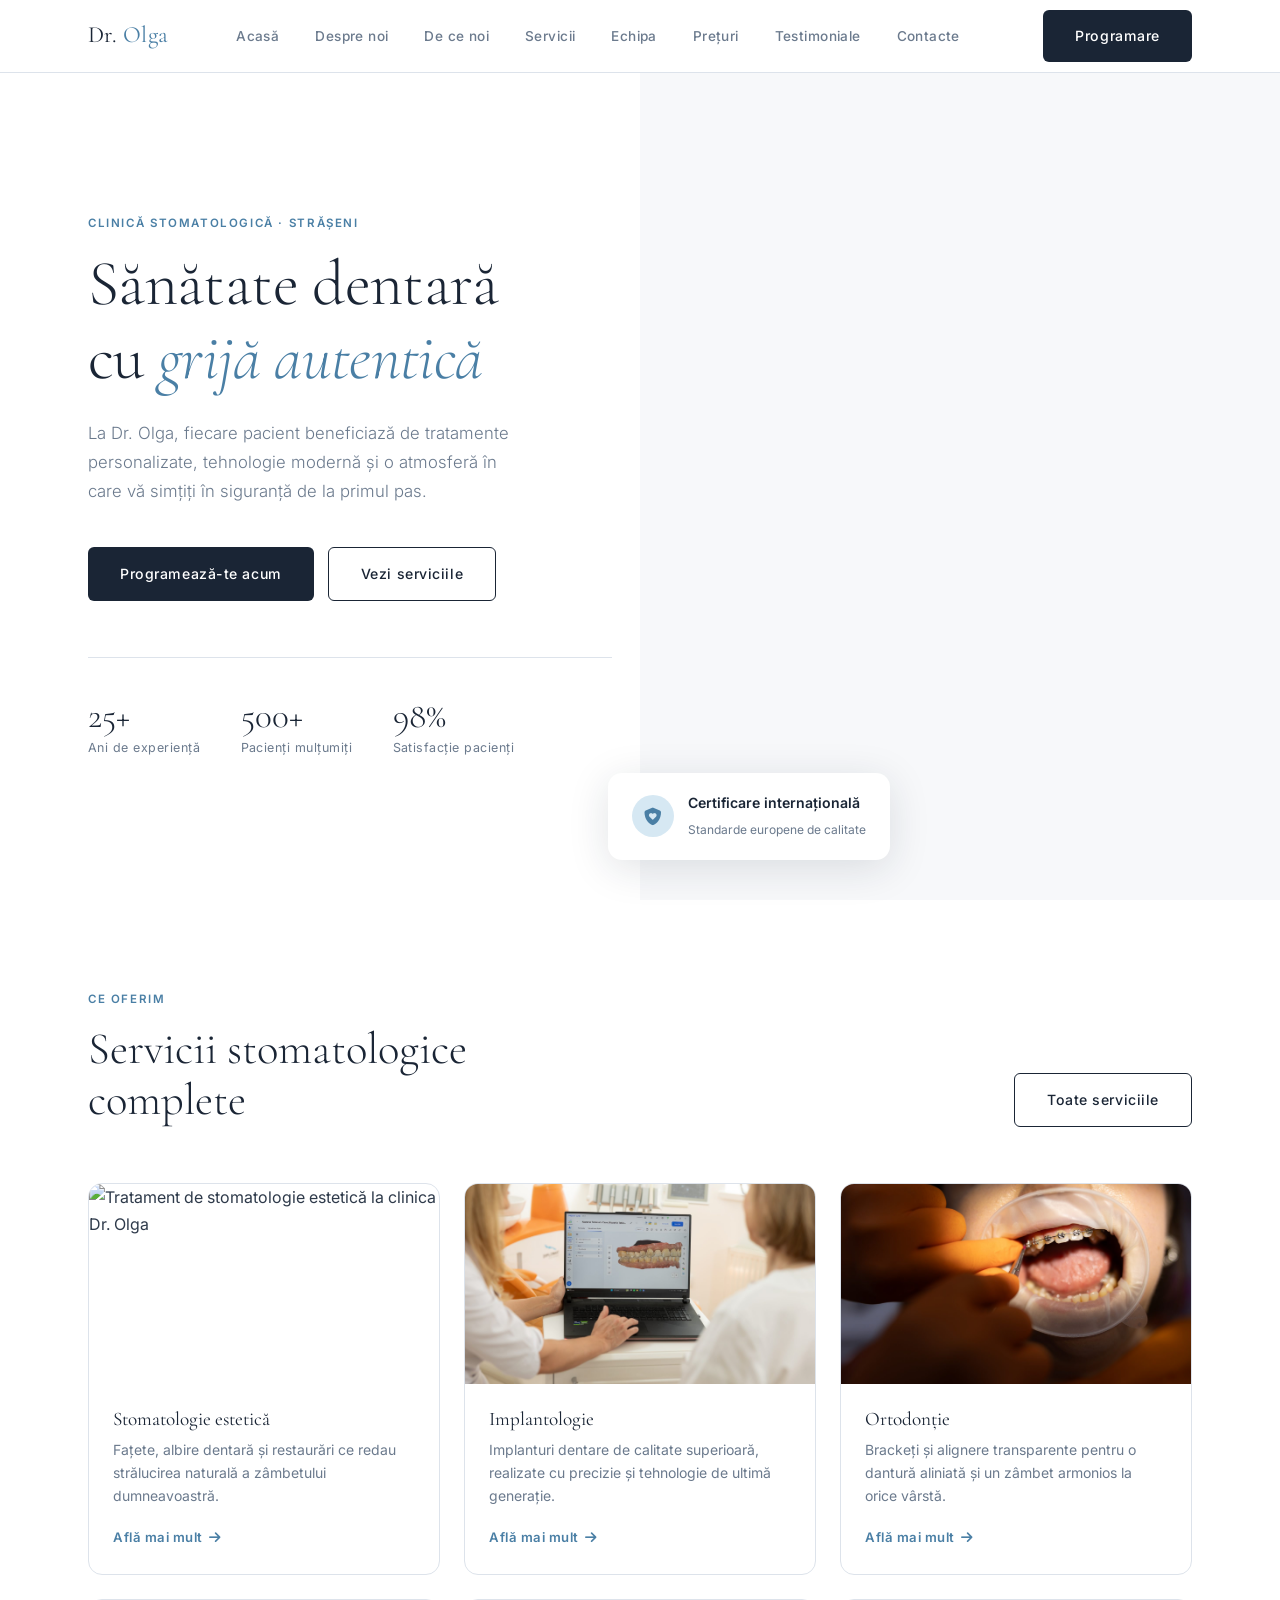
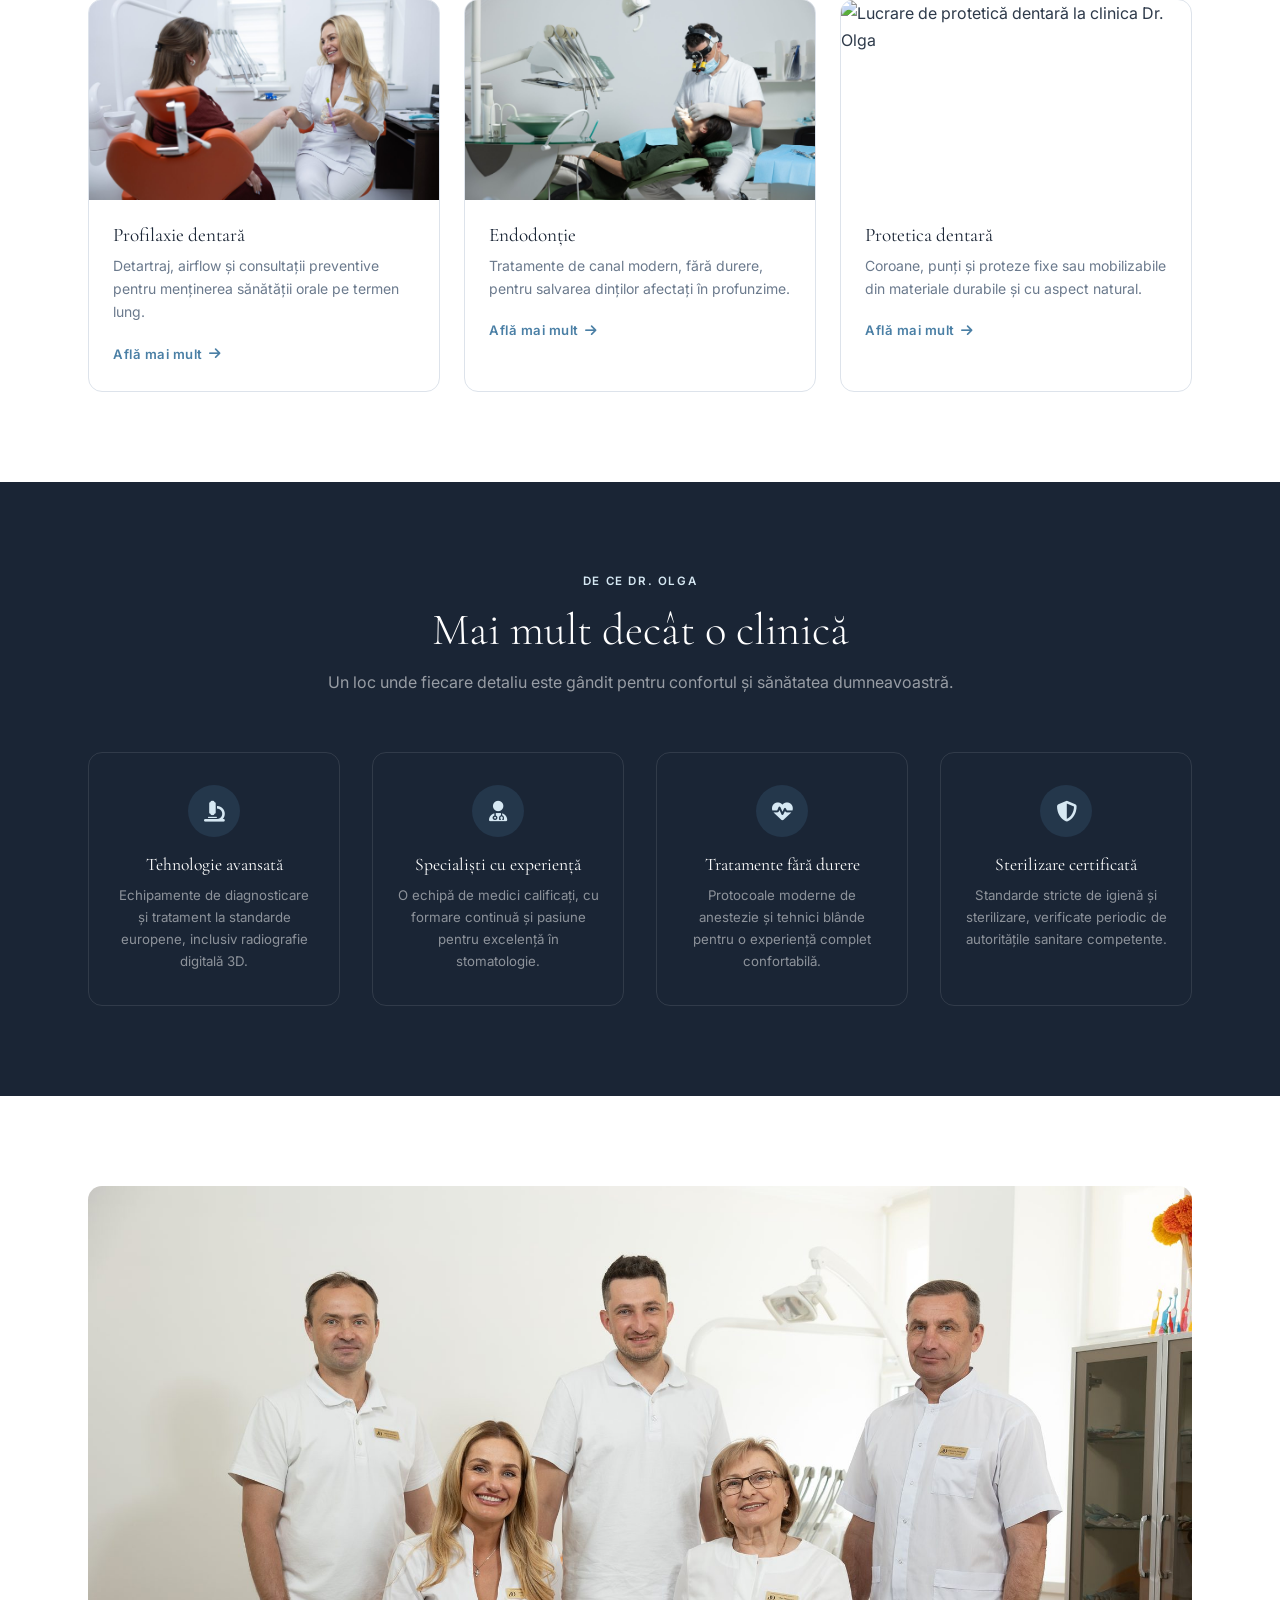
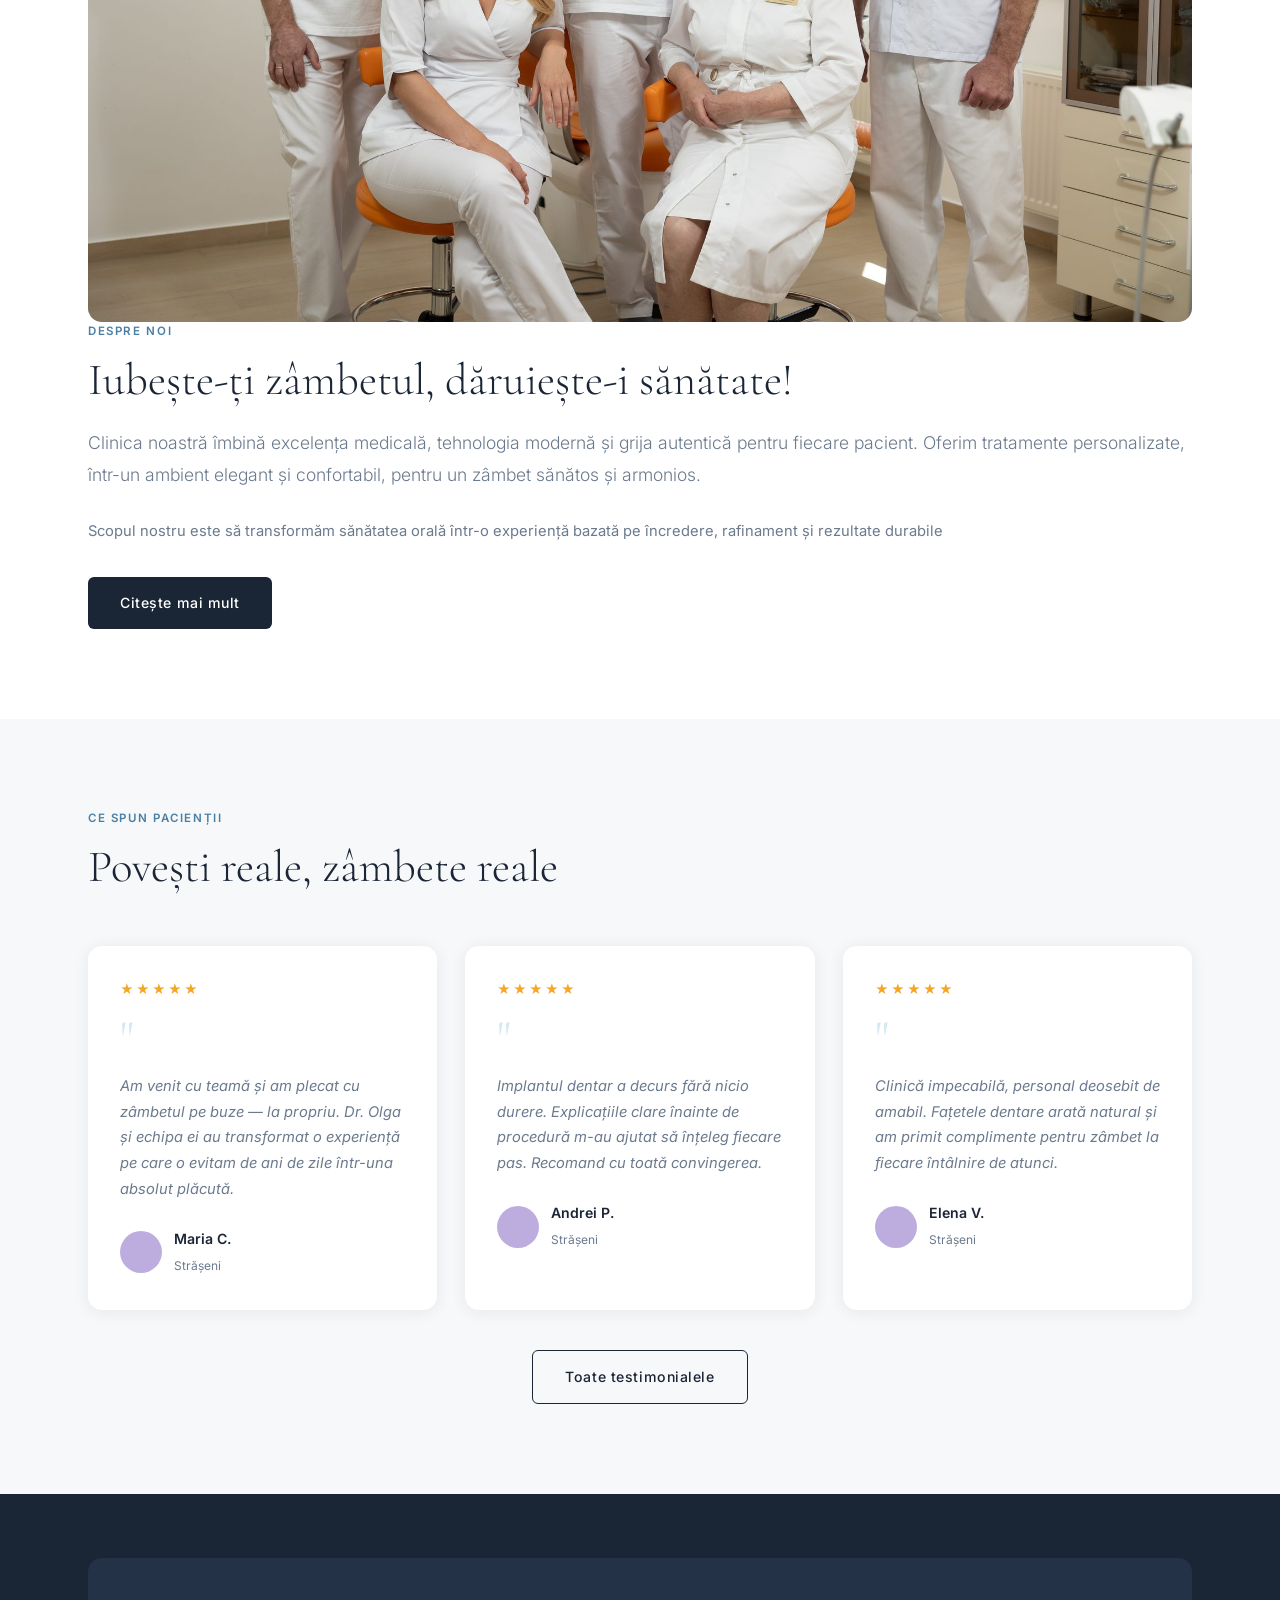
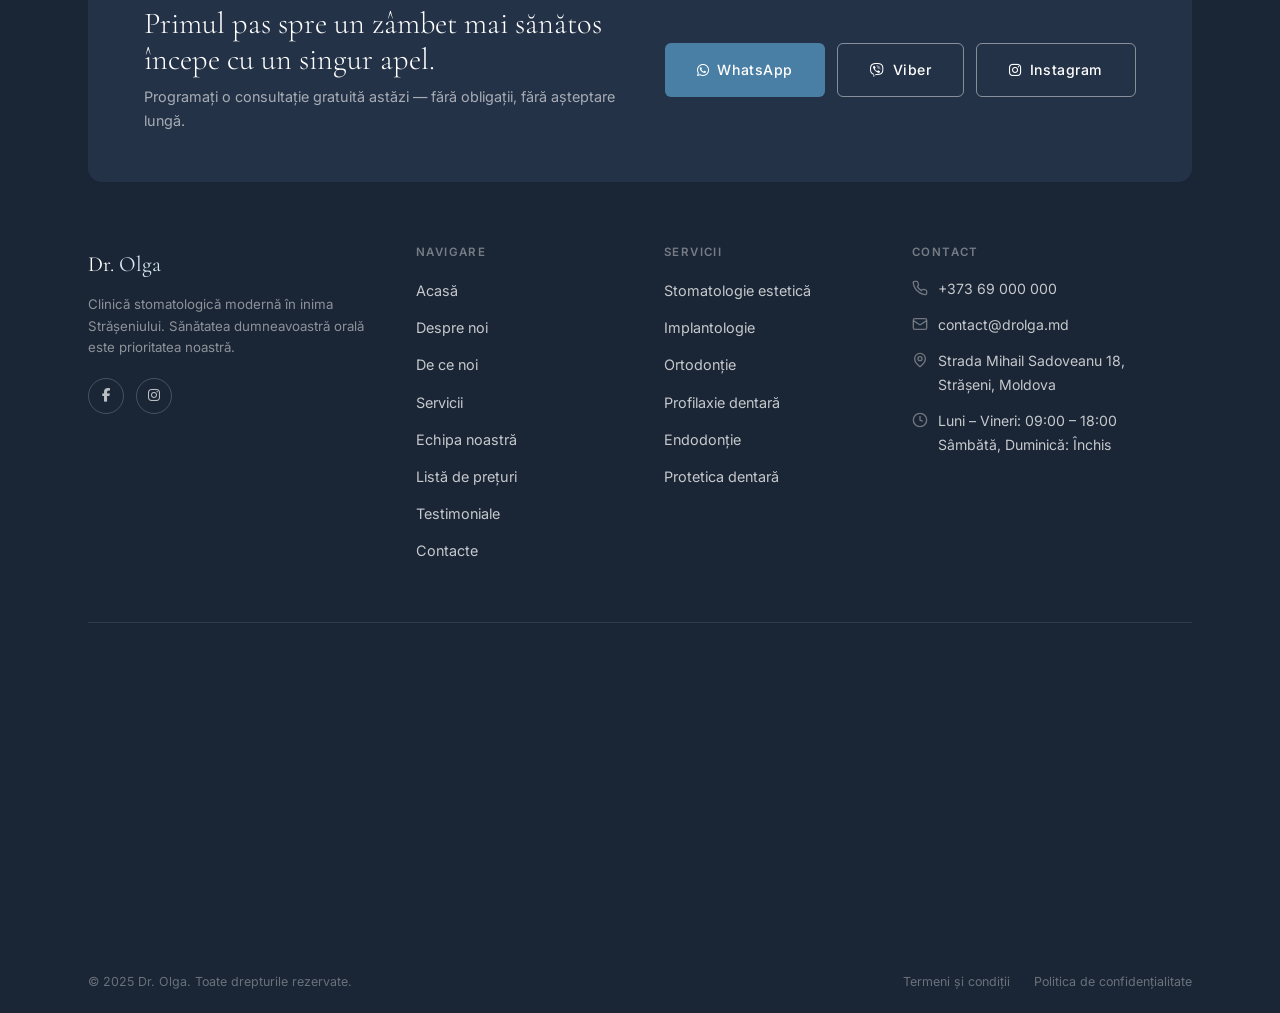
==== index.html @ b620836a "added HTML tag for google search console" ====
<!DOCTYPE html>
<html lang="ro">
<head>

<meta name="google-site-verification" content="N0J7FhkZAKyv0cvyiAzaIV6oB8S6At9wRWUsDdjs92E" />

  <meta charset="UTF-8" />
  <meta name="viewport" content="width=device-width, initial-scale=1.0" />
  <title>Dr. Olga — Clinică Stomatologică în Strășeni</title>
  <meta name="description" content="Dr. Olga — clinică stomatologică modernă în Strășeni. Tratamente de calitate, echipă dedicată, tehnologie avansată. Programați-vă astăzi." />
  <meta name="robots" content="index, follow" />
  <link rel="canonical" href="https://drolga.onrender.com/" />
  <!-- Open Graph -->
  <meta property="og:title" content="Dr. Olga — Clinică Stomatologică în Strășeni" />
  <meta property="og:description" content="Îngrijire stomatologică profesionistă într-un mediu modern și confortabil." />
  <meta property="og:type" content="website" />
  <meta property="og:url" content="https://drolga.onrender.com/" />
  <!-- Schema.org LocalBusiness -->
  <script type="application/ld+json">
  {
    "@context": "https://schema.org",
    "@type": "Dentist",
    "name": "Dr. Olga",
    "url": "https://drolga.md",
    "telephone": "+37369000000",
    "address": {
      "@type": "PostalAddress",
      "streetAddress": "Strada Mihail Sadoveanu 18",
      "addressLocality": "Strășeni",
      "addressCountry": "MD"
    },
    "openingHours": ["Mo-Fr 09:00-18:00"]
  }
  </script>
  <link rel="preconnect" href="https://fonts.googleapis.com" />
  <link rel="preconnect" href="https://fonts.gstatic.com" crossorigin />
  <link rel="stylesheet" href="https://fonts.googleapis.com/css2?family=Cormorant+Garamond:ital,wght@0,300;0,400;0,600;1,300;1,400&family=Inter:wght@300;400;500;600&display=swap" />
  <link rel="stylesheet" href="https://cdnjs.cloudflare.com/ajax/libs/font-awesome/6.5.0/css/all.min.css" />
  <link rel="stylesheet" href="css/style.css" />
</head>
<body>

<!-- ===== NAVBAR ===== -->
<nav class="navbar">
  <div class="container navbar__inner">
    <a href="/" class="navbar__logo">Dr. <span>Olga</span></a>
    <ul class="navbar__links">
      <li><a href="/">Acasă</a></li>
      <li><a href="despre-noi.html">Despre noi</a></li>
      <li><a href="de-ce-noi.html">De ce noi</a></li>
      <li><a href="servicii.html">Servicii</a></li>
      <li><a href="echipa.html">Echipa</a></li>
      <li><a href="preturi.html">Prețuri</a></li>
      <li><a href="testimoniale.html">Testimoniale</a></li>
      <li><a href="contacte.html">Contacte</a></li>
    </ul>
    <a href="contacte.html" class="btn btn-primary navbar__cta">Programare</a>
    <button class="hamburger" aria-label="Meniu">
      <span></span><span></span><span></span>
    </button>
  </div>
</nav>

<!-- Mobile nav -->
<div class="mobile-nav">
  <button class="mobile-nav__close" aria-label="Închide">&times;</button>
  <a href="/">Acasă</a>
  <a href="despre-noi.html">Despre noi</a>
  <a href="de-ce-noi.html">De ce noi</a>
  <a href="servicii.html">Servicii</a>
  <a href="echipa.html">Echipa</a>
  <a href="preturi.html">Prețuri</a>
  <a href="testimoniale.html">Testimoniale</a>
  <a href="contacte.html">Contacte</a>
  <a href="contacte.html" class="btn btn-primary">Programare</a>
</div>

<!-- ===== HERO ===== -->
<section class="hero">
  <div class="container" style="display:contents;">
    <div class="hero__content">
      <span class="eyebrow">Clinică Stomatologică · Strășeni</span>
      <h1>Sănătate dentară<br>cu <em>grijă autentică</em></h1>
      <p class="hero__subtitle">
        La Dr. Olga, fiecare pacient beneficiază de tratamente personalizate, tehnologie modernă și o atmosferă în care vă simțiți în siguranță de la primul pas.
      </p>
      <div class="hero__btns">
        <a href="contacte.html" class="btn btn-primary">Programează-te acum</a>
        <a href="servicii.html" class="btn btn-outline">Vezi serviciile</a>
      </div>
      <div class="hero__stats">
        <div>
          <div class="hero__stat-num">25+</div>
          <div class="hero__stat-label">Ani de experiență</div>
        </div>
        <div>
          <div class="hero__stat-num">500+</div>
          <div class="hero__stat-label">Pacienți mulțumiți</div>
        </div>
        <div>
          <div class="hero__stat-num">98%</div>
          <div class="hero__stat-label">Satisfacție pacienți</div>
        </div>
      </div>
    </div>
    <div class="hero__visual">
      <div class="hero__photo" role="img" aria-label="Echipa clinicii Dr. Olga în cabinetul stomatologic"></div>
      <div class="hero__badge">
        <div class="hero__badge-icon"><i class="fa-solid fa-shield-heart"></i></div>
        <div class="hero__badge-text">
          <strong>Certificare internațională</strong>
          <span>Standarde europene de calitate</span>
        </div>
      </div>
    </div>
  </div>
</section>

<!-- ===== SERVICES PREVIEW ===== -->
<section class="section">
  <div class="container">
    <span class="eyebrow">Ce oferim</span>
    <div style="display:flex; justify-content:space-between; align-items:flex-end; flex-wrap:wrap; gap:20px;">
      <h2>Servicii stomatologice<br>complete</h2>
      <a href="servicii.html" class="btn btn-outline">Toate serviciile</a>
    </div>
    <div class="services-grid" data-reveal>
      <div class="service-card">
        <div class="service-card__img"><img src="./images/StomatologieEstetica.jpg" class="photo" alt="Tratament de stomatologie estetică la clinica Dr. Olga" loading="lazy" decoding="async" /></div>
        <div class="service-card__body">
          <h3>Stomatologie estetică</h3>
          <p>Fațete, albire dentară și restaurări ce redau strălucirea naturală a zâmbetului dumneavoastră.</p>
          <a href="servicii.html" class="service-card__link">Află mai mult <i class="fa-solid fa-arrow-right"></i></a>
        </div>
      </div>
      <div class="service-card">
        <div class="service-card__img"><img src="./images/Implantologie.jpg" class="photo" alt="Procedură de implantologie dentară la clinica Dr. Olga" loading="lazy" decoding="async" /></div>
        <div class="service-card__body">
          <h3>Implantologie</h3>
          <p>Implanturi dentare de calitate superioară, realizate cu precizie și tehnologie de ultimă generație.</p>
          <a href="servicii.html" class="service-card__link">Află mai mult <i class="fa-solid fa-arrow-right"></i></a>
        </div>
      </div>
      <div class="service-card">
        <div class="service-card__img"><img src="./images/Ortodontie.jpg" class="photo" alt="Tratament ortodontic la clinica Dr. Olga" loading="lazy" decoding="async" /></div>
        <div class="service-card__body">
          <h3>Ortodonție</h3>
          <p>Brackeți și alignere transparente pentru o dantură aliniată și un zâmbet armonios la orice vârstă.</p>
          <a href="servicii.html" class="service-card__link">Află mai mult <i class="fa-solid fa-arrow-right"></i></a>
        </div>
      </div>
      <div class="service-card">
        <div class="service-card__img"><img src="./images/ProfilaxieDentara.jpg" class="photo" alt="Ședință de profilaxie dentară la clinica Dr. Olga" loading="lazy" decoding="async" /></div>
        <div class="service-card__body">
          <h3>Profilaxie dentară</h3>
          <p>Detartraj, airflow și consultații preventive pentru menținerea sănătății orale pe termen lung.</p>
          <a href="servicii.html" class="service-card__link">Află mai mult <i class="fa-solid fa-arrow-right"></i></a>
        </div>
      </div>
      <div class="service-card">
        <div class="service-card__img"><img src="./images/Endodontie.jpg" class="photo" alt="Tratament endodontic (de canal) la clinica Dr. Olga" loading="lazy" decoding="async" /></div>
        <div class="service-card__body">
          <h3>Endodonție</h3>
          <p>Tratamente de canal modern, fără durere, pentru salvarea dinților afectați în profunzime.</p>
          <a href="servicii.html" class="service-card__link">Află mai mult <i class="fa-solid fa-arrow-right"></i></a>
        </div>
      </div>
      <div class="service-card">
        <div class="service-card__img"><img src="./images/ProteticaDentara.jpg" class="photo" alt="Lucrare de protetică dentară la clinica Dr. Olga" loading="lazy" decoding="async" /></div>
        <div class="service-card__body">
          <h3>Protetica dentară</h3>
          <p>Coroane, punți și proteze fixe sau mobilizabile din materiale durabile și cu aspect natural.</p>
          <a href="servicii.html" class="service-card__link">Află mai mult <i class="fa-solid fa-arrow-right"></i></a>
        </div>
      </div>
    </div>
  </div>
</section>

<!-- ===== WHY CHOOSE US STRIP ===== -->
<section class="why-strip">
  <div class="container">
    <div class="why-strip__head" data-reveal>
      <span class="eyebrow" style="color: var(--steel-light);">De ce Dr. Olga</span>
      <h2>Mai mult decât o clinică</h2>
      <p>Un loc unde fiecare detaliu este gândit pentru confortul și sănătatea dumneavoastră.</p>
    </div>
    <div class="why-grid" data-reveal>
      <div class="why-card">
        <div class="why-card__icon"><i class="fa-solid fa-microscope"></i></div>
        <h4>Tehnologie avansată</h4>
        <p>Echipamente de diagnosticare și tratament la standarde europene, inclusiv radiografie digitală 3D.</p>
      </div>
      <div class="why-card">
        <div class="why-card__icon"><i class="fa-solid fa-user-doctor"></i></div>
        <h4>Specialiști cu experiență</h4>
        <p>O echipă de medici calificați, cu formare continuă și pasiune pentru excelență în stomatologie.</p>
      </div>
      <div class="why-card">
        <div class="why-card__icon"><i class="fa-solid fa-heart-pulse"></i></div>
        <h4>Tratamente fără durere</h4>
        <p>Protocoale moderne de anestezie și tehnici blânde pentru o experiență complet confortabilă.</p>
      </div>
      <div class="why-card">
        <div class="why-card__icon"><i class="fa-solid fa-shield-halved"></i></div>
        <h4>Sterilizare certificată</h4>
        <p>Standarde stricte de igienă și sterilizare, verificate periodic de autoritățile sanitare competente.</p>
      </div>
    </div>
  </div>
</section>

<!-- ===== ABOUT TEASER ===== -->
<section class="section">
  <div class="container">
    <div class="about-intro1" data-reveal>
      <div>
        <img class="photo" src="./images/Familia.jpg" alt="Echipa clinicii Dr. Olga alături de fondatoarea Dr. Olga Munteanu" loading="lazy" decoding="async" />
      </div>
      <div>
        <span class="eyebrow">Despre noi</span>
        <h2>Iubește-ți zâmbetul, dăruiește-i sănătate!</h2>
        <!-- <h2>O afacere de familie, fondată pe valori</h2> -->
        <p class="lead" style="margin: 20px 0 28px;">
          Clinica noastră îmbină excelența medicală, tehnologia modernă și grija autentică pentru fiecare pacient. Oferim tratamente personalizate, într-un ambient elegant și confortabil, pentru un zâmbet sănătos și armonios.
        </p>
        <!-- <p class="lead" style="margin: 20px 0 28px;">
          Dr. Olga Munteanu a deschis această clinică alături de familia ei, cu o convingere simplă: fiecare pacient merită timp, atenție și soluții reale — nu tratamente la bandă rulantă.
        </p> -->
        <p style="color: var(--text-muted); font-size:0.92rem; line-height:1.8; margin-bottom:32px;">
          Scopul nostru este să transformăm sănătatea orală într-o experiență bazată pe încredere, rafinament și rezultate durabile
        </p>
        <!-- <p style="color: var(--text-muted); font-size:0.92rem; line-height:1.8; margin-bottom:32px;">
          Cu peste 12 ani de practică stomatologică și formare în clinici europene de referință, Dr. Olga conduce și astăzi clinica, alături de membri ai familiei și alți specialiști dedicați. De la prima consultație până la urmărirea post-tratament, veți simți diferența unei echipe unite.
        </p> -->
        <a href="despre-noi.html" class="btn btn-primary">Citește mai mult</a>
      </div>
    </div>
  </div>
</section>

<!-- ===== TESTIMONIALS STRIP ===== -->
<section class="section testimonials-strip">
  <div class="container">
    <span class="eyebrow">Ce spun pacienții</span>
    <h2>Povești reale, zâmbete reale</h2>
    <div class="testimonials-grid" data-reveal>
      <div class="testimonial-card">
        <div class="stars">★★★★★</div>
        <div class="testimonial-card__quote">"</div>
        <p>Am venit cu teamă și am plecat cu zâmbetul pe buze — la propriu. Dr. Olga și echipa ei au transformat o experiență pe care o evitam de ani de zile într-una absolut plăcută.</p>
        <div class="testimonial-card__author">
          <div class="testimonial-card__avatar"></div>
          <div>
            <strong>Maria C.</strong>
            <span>Strășeni</span>
          </div>
        </div>
      </div>
      <div class="testimonial-card">
        <div class="stars">★★★★★</div>
        <div class="testimonial-card__quote">"</div>
        <p>Implantul dentar a decurs fără nicio durere. Explicațiile clare înainte de procedură m-au ajutat să înțeleg fiecare pas. Recomand cu toată convingerea.</p>
        <div class="testimonial-card__author">
          <div class="testimonial-card__avatar"></div>
          <div>
            <strong>Andrei P.</strong>
            <span>Strășeni</span>
          </div>
        </div>
      </div>
      <div class="testimonial-card">
        <div class="stars">★★★★★</div>
        <div class="testimonial-card__quote">"</div>
        <p>Clinică impecabilă, personal deosebit de amabil. Fațetele dentare arată natural și am primit complimente pentru zâmbet la fiecare întâlnire de atunci.</p>
        <div class="testimonial-card__author">
          <div class="testimonial-card__avatar"></div>
          <div>
            <strong>Elena V.</strong>
            <span>Strășeni</span>
          </div>
        </div>
      </div>
    </div>
    <div style="text-align:center; margin-top:40px;">
      <a href="testimoniale.html" class="btn btn-outline">Toate testimonialele</a>
    </div>
  </div>
</section>

<!-- ===== FOOTER ===== -->
<footer>
  <div class="container">
    <!-- CTA Banner -->
    <div class="footer__cta">
      <div>
        <h3>Primul pas spre un zâmbet mai sănătos<br>începe cu un singur apel.</h3>
        <p>Programați o consultație gratuită astăzi — fără obligații, fără așteptare lungă.</p>
      </div>
      <div class="footer__cta-btns">
        <a href="https://wa.me/37369000000" target="_blank" rel="noopener" class="btn btn-steel">
          <i class="fa-brands fa-whatsapp"></i> WhatsApp
        </a>
        <a href="viber://chat?number=37369000000" class="btn btn-ghost-white">
          <i class="fa-brands fa-viber"></i> Viber
        </a>
        <a href="https://instagram.com/drolga.md" target="_blank" rel="noopener" class="btn btn-ghost-white">
          <i class="fa-brands fa-instagram"></i> Instagram
        </a>
      </div>
    </div>

    <!-- Footer grid -->
    <div class="footer__grid">
      <!-- Brand -->
      <div>
        <div class="footer__brand-logo">Dr. <span>Olga</span></div>
        <p class="footer__tagline">Clinică stomatologică modernă în inima Strășeniului. Sănătatea dumneavoastră orală este prioritatea noastră.</p>
        <div class="footer__socials">
          <a href="https://facebook.com/drolga.md" target="_blank" rel="noopener" class="footer__social-link" aria-label="Facebook">
            <i class="fa-brands fa-facebook-f"></i>
          </a>
          <a href="https://instagram.com/drolga.md" target="_blank" rel="noopener" class="footer__social-link" aria-label="Instagram">
            <i class="fa-brands fa-instagram"></i>
          </a>
        </div>
      </div>

      <!-- Navigation -->
      <div class="footer__col">
        <h4>Navigare</h4>
        <ul>
          <li><a href="/">Acasă</a></li>
          <li><a href="despre-noi.html">Despre noi</a></li>
          <li><a href="de-ce-noi.html">De ce noi</a></li>
          <li><a href="servicii.html">Servicii</a></li>
          <li><a href="echipa.html">Echipa noastră</a></li>
          <li><a href="preturi.html">Listă de prețuri</a></li>
          <li><a href="testimoniale.html">Testimoniale</a></li>
          <li><a href="contacte.html">Contacte</a></li>
        </ul>
      </div>

      <!-- Servicii -->
      <div class="footer__col">
        <h4>Servicii</h4>
        <ul>
          <li><a href="servicii.html">Stomatologie estetică</a></li>
          <li><a href="servicii.html">Implantologie</a></li>
          <li><a href="servicii.html">Ortodonție</a></li>
          <li><a href="servicii.html">Profilaxie dentară</a></li>
          <li><a href="servicii.html">Endodonție</a></li>
          <li><a href="servicii.html">Protetica dentară</a></li>
        </ul>
      </div>

      <!-- Contact -->
      <div class="footer__col">
        <h4>Contact</h4>
        <div class="footer__contact-item">
          <svg width="16" height="16" viewBox="0 0 24 24" fill="none" stroke="currentColor" stroke-width="2"><path d="M22 16.92v3a2 2 0 0 1-2.18 2 19.79 19.79 0 0 1-8.63-3.07A19.5 19.5 0 0 1 4.99 13a19.79 19.79 0 0 1-3.07-8.67A2 2 0 0 1 3.92 2h3a2 2 0 0 1 2 1.72c.127.96.361 1.903.7 2.81a2 2 0 0 1-.45 2.11L8.09 9.91a16 16 0 0 0 6 6l1.27-1.27a2 2 0 0 1 2.11-.45c.907.339 1.85.573 2.81.7A2 2 0 0 1 22 16.92z"/></svg>
          <span><a href="tel:+37369000000">+373 69 000 000</a></span>
        </div>
        <div class="footer__contact-item">
          <svg width="16" height="16" viewBox="0 0 24 24" fill="none" stroke="currentColor" stroke-width="2"><rect width="20" height="16" x="2" y="4" rx="2"/><path d="m22 7-8.97 5.7a1.94 1.94 0 0 1-2.06 0L2 7"/></svg>
          <span><a href="mailto:contact@drolga.md">contact@drolga.md</a></span>
        </div>
        <div class="footer__contact-item">
          <svg width="16" height="16" viewBox="0 0 24 24" fill="none" stroke="currentColor" stroke-width="2"><path d="M20 10c0 6-8 12-8 12s-8-6-8-12a8 8 0 0 1 16 0Z"/><circle cx="12" cy="10" r="3"/></svg>
          <span>Strada Mihail Sadoveanu 18,<br>Strășeni, Moldova</span>
        </div>
        <div class="footer__contact-item">
          <svg width="16" height="16" viewBox="0 0 24 24" fill="none" stroke="currentColor" stroke-width="2"><circle cx="12" cy="12" r="10"/><polyline points="12 6 12 12 16 14"/></svg>
          <span>Luni – Vineri: 09:00 – 18:00<br>Sâmbătă, Duminică: Închis</span>
        </div>
      </div>
    </div>

    <!-- Map -->
    <div class="footer__map">
      <iframe src="https://www.google.com/maps?q=strada+Mihail+Sadoveanu+18,+Str%C4%83%C8%99eni,+Moldova&output=embed" width="100%" height="280" style="border:0;" allowfullscreen="" loading="lazy" referrerpolicy="no-referrer-when-downgrade" title="Locația clinicii Dr. Olga"></iframe>
    </div>

    <!-- Bottom bar -->
    <div class="footer__bottom">
      <span>© 2025 Dr. Olga. Toate drepturile rezervate.</span>
      <div class="footer__bottom-links">
        <a href="termeni.html">Termeni și condiții</a>
        <a href="confidentialitate.html">Politica de confidențialitate</a>
      </div>
    </div>
  </div>
</footer>

<script src="js/shared.js"></script>
</body>
</html>
---- css/style.css ----
/* ============================================================
   DR. OLGA — Design System
   Palette: Off-white background, deep navy, charcoal text,
   muted steel-blue accent, warm white surfaces
   ============================================================ */

@import url('https://fonts.googleapis.com/css2?family=Cormorant+Garamond:ital,wght@0,300;0,400;0,600;1,300;1,400&family=Inter:wght@300;400;500;600&display=swap');

/* --- Tokens --- */
:root {
  --navy:       #1a2535;
  --navy-light: #243247;
  --charcoal:   #2e3a4a;
  --steel:      #4a7fa5;
  --steel-light:#d6e8f3;
  --white:      #ffffff;
  --off-white:  #f7f8fa;
  --surface:    #eef2f6;
  --text:       #2e3a4a;
  --text-muted: #6b7a8d;
  --border:     #dde3eb;
  --placeholder-bg: #7c5cbf;

  --font-display: 'Cormorant Garamond', serif;
  --font-body:    'Inter', sans-serif;

  --radius:  6px;
  --radius-lg: 14px;
  --shadow:  0 2px 16px rgba(26,37,53,0.08);
  --shadow-lg: 0 8px 40px rgba(26,37,53,0.13);

  --max-w: 1160px;
  --section-py: 90px;
}

/* --- Reset --- */
*, *::before, *::after { box-sizing: border-box; margin: 0; padding: 0; }
html { scroll-behavior: smooth; }
body {
  font-family: var(--font-body);
  font-size: 16px;
  line-height: 1.7;
  color: var(--text);
  background: var(--white);
  -webkit-font-smoothing: antialiased;
}
img { display: block; max-width: 100%; }
a { color: inherit; text-decoration: none; }
ul { list-style: none; }
button { cursor: pointer; border: none; background: none; font-family: inherit; }

/* --- Typography --- */
h1, h2, h3, h4 {
  font-family: var(--font-display);
  font-weight: 300;
  line-height: 1.15;
  color: var(--navy);
}
h1 { font-size: clamp(2.4rem, 5vw, 4rem); letter-spacing: -0.01em; }
h2 { font-size: clamp(1.8rem, 3.5vw, 2.8rem); }
h3 { font-size: clamp(1.3rem, 2vw, 1.7rem); }
h4 { font-size: 1.15rem; font-weight: 400; }

.eyebrow {
  font-family: var(--font-body);
  font-size: 0.72rem;
  font-weight: 600;
  letter-spacing: 0.14em;
  text-transform: uppercase;
  color: var(--steel);
  display: block;
  margin-bottom: 14px;
}
.lead {
  font-size: 1.1rem;
  color: var(--text-muted);
  font-weight: 300;
  line-height: 1.8;
}

/* --- Layout --- */
.container {
  max-width: var(--max-w);
  margin: 0 auto;
  padding: 0 28px;
}
.section { padding: var(--section-py) 0; }
.section--dark { background: var(--navy); }
.section--surface { background: var(--off-white); }

.grid-2 { display: grid; grid-template-columns: 1fr 1fr; gap: 48px; align-items: center; }
.grid-3 { display: grid; grid-template-columns: repeat(3, 1fr); gap: 32px; }
.grid-4 { display: grid; grid-template-columns: repeat(4, 1fr); gap: 24px; }

/* --- Buttons --- */
.btn {
  display: inline-flex;
  align-items: center;
  gap: 8px;
  padding: 14px 32px;
  border-radius: var(--radius);
  font-family: var(--font-body);
  font-size: 0.88rem;
  font-weight: 500;
  letter-spacing: 0.04em;
  transition: all 0.22s ease;
}
.btn-primary {
  background: var(--navy);
  color: var(--white);
}
.btn-primary:hover { background: var(--navy-light); transform: translateY(-1px); box-shadow: var(--shadow); }

.btn-outline {
  border: 1.5px solid var(--navy);
  color: var(--navy);
}
.btn-outline:hover { background: var(--navy); color: var(--white); }

.btn-steel {
  background: var(--steel);
  color: var(--white);
}
.btn-steel:hover { background: #3a6f95; transform: translateY(-1px); }

.btn-ghost-white {
  border: 1.5px solid rgba(255,255,255,0.45);
  color: var(--white);
}
.btn-ghost-white:hover { background: rgba(255,255,255,0.1); }

/* --- Placeholder image blocks (sections without a photo yet) --- */
.img-placeholder {
  background: var(--placeholder-bg);
  border-radius: var(--radius-lg);
  width: 100%;
  display: flex;
  align-items: center;
  justify-content: center;
  color: rgba(255,255,255,0.5);
  font-size: 0.78rem;
  font-family: var(--font-body);
  letter-spacing: 0.1em;
  text-transform: uppercase;
}

/* --- Real photos --- */
.photo {
  display: block;
  width: 100%;
  height: 100%;
  object-fit: cover;
  object-position: center;
  border-radius: var(--radius-lg);
}

/* ============================================================
   NAVBAR
   ============================================================ */
.navbar {
  position: fixed;
  top: 0; left: 0; right: 0;
  z-index: 1000;
  background: rgba(255,255,255,0.96);
  backdrop-filter: blur(12px);
  border-bottom: 1px solid var(--border);
  transition: box-shadow 0.2s;
}
.navbar.scrolled { box-shadow: var(--shadow); }
.navbar__inner {
  display: flex;
  align-items: center;
  justify-content: space-between;
  height: 72px;
}
.navbar__logo {
  font-family: var(--font-display);
  font-size: 1.45rem;
  font-weight: 400;
  color: var(--navy);
  letter-spacing: 0.02em;
}
.navbar__logo span { color: var(--steel); }
.navbar__links {
  display: flex;
  align-items: center;
  gap: 36px;
}
.navbar__links a {
  font-size: 0.85rem;
  font-weight: 500;
  color: var(--text-muted);
  letter-spacing: 0.03em;
  transition: color 0.2s;
  position: relative;
}
.navbar__links a::after {
  content: '';
  position: absolute;
  bottom: -3px; left: 0; right: 0;
  height: 1.5px;
  background: var(--steel);
  transform: scaleX(0);
  transform-origin: left;
  transition: transform 0.2s;
}
.navbar__links a:hover,
.navbar__links a.active { color: var(--navy); }
.navbar__links a:hover::after,
.navbar__links a.active::after { transform: scaleX(1); }

.navbar__cta { margin-left: 16px; }

.hamburger {
  display: none;
  flex-direction: column;
  gap: 5px;
  padding: 6px;
}
.hamburger span {
  display: block;
  width: 24px;
  height: 2px;
  background: var(--navy);
  transition: all 0.25s;
  border-radius: 2px;
}

/* Mobile nav */
.mobile-nav {
  display: flex;
  position: fixed;
  inset: 0;
  z-index: 999;
  background: var(--white);
  flex-direction: column;
  align-items: center;
  justify-content: center;
  gap: 36px;
  opacity: 0;
  visibility: hidden;
  pointer-events: none;
  transform: translateY(-12px);
  transition: opacity 0.3s ease, transform 0.3s ease, visibility 0s linear 0.3s;
}
.mobile-nav.open {
  opacity: 1;
  visibility: visible;
  pointer-events: auto;
  transform: translateY(0);
  transition: opacity 0.3s ease, transform 0.3s ease;
}
.mobile-nav a {
  font-family: var(--font-display);
  font-size: 2rem;
  font-weight: 300;
  color: var(--navy);
  transition: color 0.2s;
}
.mobile-nav a:hover { color: var(--steel); }
.mobile-nav a.btn {
  font-family: var(--font-body);
  font-size: 0.9rem;
  font-weight: 500;
  color: var(--white);
}
.mobile-nav a.btn:hover { color: var(--white); }
.mobile-nav__close {
  position: absolute;
  top: 24px; right: 28px;
  font-size: 2rem;
  color: var(--navy);
  line-height: 1;
}

/* ============================================================
   FOOTER
   ============================================================ */
footer {
  background: var(--navy);
  color: rgba(255,255,255,0.85);
  padding: 64px 0 0;
}
.footer__cta {
  background: var(--navy-light);
  border-radius: var(--radius-lg);
  padding: 48px 56px;
  display: flex;
  align-items: center;
  justify-content: space-between;
  gap: 32px;
  margin-bottom: 64px;
}
.footer__cta h3 {
  font-family: var(--font-display);
  font-size: 1.9rem;
  font-weight: 300;
  color: var(--white);
  line-height: 1.2;
}
.footer__cta p {
  color: rgba(255,255,255,0.6);
  font-size: 0.9rem;
  margin-top: 6px;
}
.footer__cta-btns { display: flex; gap: 12px; flex-shrink: 0; }

.footer__grid {
  display: grid;
  grid-template-columns: 1.4fr 1fr 1fr 1.4fr;
  gap: 48px;
  padding-bottom: 48px;
  border-bottom: 1px solid rgba(255,255,255,0.1);
}
.footer__brand-logo {
  font-family: var(--font-display);
  font-size: 1.35rem;
  font-weight: 400;
  color: var(--white);
  margin-bottom: 12px;
}
.footer__brand-logo span { color: var(--steel-light); }
.footer__tagline {
  font-size: 0.83rem;
  color: rgba(255,255,255,0.5);
  line-height: 1.6;
  margin-bottom: 20px;
}
.footer__socials { display: flex; gap: 12px; }
.footer__social-link {
  width: 36px; height: 36px;
  border-radius: 50%;
  border: 1px solid rgba(255,255,255,0.2);
  display: flex; align-items: center; justify-content: center;
  color: rgba(255,255,255,0.7);
  font-size: 0.85rem;
  transition: all 0.2s;
  text-decoration: none;
}
.footer__social-link:hover { border-color: var(--steel-light); color: var(--white); background: rgba(255,255,255,0.07); }

.footer__col h4 {
  font-family: var(--font-body);
  font-size: 0.72rem;
  font-weight: 600;
  letter-spacing: 0.12em;
  text-transform: uppercase;
  color: rgba(255,255,255,0.4);
  margin-bottom: 18px;
}
.footer__col ul li { margin-bottom: 10px; }
.footer__col ul li a {
  font-size: 0.9rem;
  color: rgba(255,255,255,0.75);
  transition: color 0.2s;
}
.footer__col ul li a:hover { color: var(--white); }

.footer__contact-item {
  display: flex;
  gap: 10px;
  margin-bottom: 12px;
  font-size: 0.88rem;
  color: rgba(255,255,255,0.75);
  align-items: flex-start;
}
.footer__contact-item svg { flex-shrink: 0; margin-top: 3px; opacity: 0.5; }

.footer__map {
  border-radius: var(--radius);
  overflow: hidden;
  margin-bottom: 48px;
}
.footer__map iframe { display: block; width: 100%; filter: grayscale(30%); }

.footer__bottom {
  padding: 20px 0;
  display: flex;
  align-items: center;
  justify-content: space-between;
  font-size: 0.78rem;
  color: rgba(255,255,255,0.35);
  flex-wrap: wrap;
  gap: 12px;
}
.footer__bottom a { color: rgba(255,255,255,0.35); transition: color 0.2s; }
.footer__bottom a:hover { color: rgba(255,255,255,0.7); }
.footer__bottom-links { display: flex; gap: 24px; }

/* ============================================================
   HOME — HERO
   ============================================================ */
.hero {
  min-height: 100vh;
  display: grid;
  grid-template-columns: 1fr 1fr;
  padding-top: 72px;

  /* max-height: 1196px;
  overflow: hidden; */
}
.hero__content {
  display: flex;
  flex-direction: column;
  justify-content: center;
  padding: 80px 28px 80px max(28px, calc((100vw - 1160px) / 2 + 28px));
}
.hero__content h1 {
  margin-bottom: 24px;
}
.hero__content h1 em {
  font-style: italic;
  color: var(--steel);
}
.hero__subtitle {
  font-size: 1.05rem;
  color: var(--text-muted);
  font-weight: 300;
  max-width: 440px;
  margin-bottom: 40px;
  line-height: 1.75;
}
.hero__btns { display: flex; gap: 14px; margin-bottom: 56px; flex-wrap: wrap; }
.hero__stats {
  display: flex;
  gap: 40px;
  padding-top: 40px;
  border-top: 1px solid var(--border);
}
.hero__stat-num {
  font-family: var(--font-display);
  font-size: 2.2rem;
  font-weight: 300;
  color: var(--navy);
  line-height: 1;
}
.hero__stat-label {
  font-size: 0.78rem;
  color: var(--text-muted);
  margin-top: 4px;
  letter-spacing: 0.04em;
}
.hero__visual {
  position: relative;
  background: var(--off-white);
}
.hero__photo {
  height: 100%;
  min-height: 600px;
  max-height: 1196px;
  background-image: url(../images/Echipa.jpg);
  background-repeat: no-repeat;
  background-position: 0px -12rem;
  background-size: cover;
}
.hero__badge {
  position: absolute;
  bottom: 40px;
  left: -32px;
  background: var(--white);
  border-radius: var(--radius-lg);
  padding: 18px 24px;
  box-shadow: var(--shadow-lg);
  display: flex;
  align-items: center;
  gap: 14px;
}
.hero__badge-icon {
  width: 42px; height: 42px;
  background: var(--steel-light);
  border-radius: 50%;
  display: flex; align-items: center; justify-content: center;
  color: var(--steel);
  font-size: 1.1rem;
}
.hero__badge-text strong {
  display: block;
  font-size: 0.88rem;
  font-weight: 600;
  color: var(--navy);
}
.hero__badge-text span {
  font-size: 0.75rem;
  color: var(--text-muted);
}

/* ============================================================
   HOME — SERVICES PREVIEW
   ============================================================ */
.services-grid { display: grid; grid-template-columns: repeat(3, 1fr); gap: 24px; margin-top: 56px; }
.service-card {
  border: 1px solid var(--border);
  border-radius: var(--radius-lg);
  overflow: hidden;
  transition: all 0.25s;
  background: var(--white);
}
.service-card:hover { box-shadow: var(--shadow-lg); transform: translateY(-3px); }
.service-card__img .photo { height: 200px; border-radius: 0; }
.service-card__body { padding: 24px; }
.service-card__body h3 {
  font-size: 1.2rem;
  margin-bottom: 8px;
  font-weight: 400;
}
.service-card__body p {
  font-size: 0.875rem;
  color: var(--text-muted);
  line-height: 1.65;
  margin-bottom: 16px;
}
.service-card__link {
  font-size: 0.82rem;
  font-weight: 600;
  color: var(--steel);
  letter-spacing: 0.04em;
  display: inline-flex;
  align-items: center;
  gap: 6px;
}
.service-card__link:hover { gap: 10px; }

/* ============================================================
   HOME — WHY CHOOSE US STRIP
   ============================================================ */
.why-strip { background: var(--navy); padding: var(--section-py) 0; }
.why-strip__head { text-align: center; margin-bottom: 56px; }
.why-strip__head h2 { color: var(--white); }
.why-strip__head p { color: rgba(255,255,255,0.55); margin-top: 12px; }
.why-grid { display: grid; grid-template-columns: repeat(4, 1fr); gap: 32px; }
.why-card {
  text-align: center;
  padding: 32px 24px;
  border: 1px solid rgba(255,255,255,0.1);
  border-radius: var(--radius-lg);
  transition: background 0.2s;
}
.why-card:hover { background: rgba(255,255,255,0.05); }
.why-card__icon {
  width: 52px; height: 52px;
  background: rgba(74,127,165,0.2);
  border-radius: 50%;
  display: flex; align-items: center; justify-content: center;
  margin: 0 auto 18px;
  color: var(--steel-light);
  font-size: 1.3rem;
}
.why-card h4 {
  color: var(--white);
  font-family: var(--font-display);
  font-size: 1.1rem;
  font-weight: 400;
  margin-bottom: 10px;
}
.why-card p {
  font-size: 0.83rem;
  color: rgba(255,255,255,0.5);
  line-height: 1.65;
}

/* ============================================================
   HOME — TESTIMONIALS STRIP
   ============================================================ */
.testimonials-strip { background: var(--off-white); }
.testimonials-grid { display: grid; grid-template-columns: repeat(3, 1fr); gap: 28px; margin-top: 52px; }
.testimonial-card {
  background: var(--white);
  border-radius: var(--radius-lg);
  padding: 32px;
  box-shadow: var(--shadow);
  position: relative;
}
.testimonial-card__quote {
  font-family: var(--font-display);
  font-size: 3rem;
  color: var(--steel-light);
  line-height: 1;
  margin-bottom: 12px;
}
.testimonial-card p {
  font-size: 0.92rem;
  color: var(--text-muted);
  line-height: 1.75;
  margin-bottom: 24px;
  font-style: italic;
}
.testimonial-card__author {
  display: flex;
  align-items: center;
  gap: 12px;
}
.testimonial-card__avatar {
  width: 42px; height: 42px;
  border-radius: 50%;
  background: var(--placeholder-bg);
  opacity: 0.5;
}
.testimonial-card__author strong {
  display: block;
  font-size: 0.88rem;
  font-weight: 600;
  color: var(--navy);
}
.testimonial-card__author span {
  font-size: 0.75rem;
  color: var(--text-muted);
}
.stars { color: #f5a623; font-size: 0.82rem; letter-spacing: 2px; margin-bottom: 14px; }

/* ============================================================
   PAGE HERO (inner pages)
   ============================================================ */
.page-hero {
  background: var(--navy);
  padding: 130px 0 72px;
  text-align: center;
}
.page-hero h1 { color: var(--white); margin-bottom: 14px; }
.page-hero p { color: rgba(255,255,255,0.55); max-width: 540px; margin: 0 auto; font-size: 1.05rem; }
.breadcrumb {
  display: flex;
  justify-content: center;
  gap: 8px;
  font-size: 0.78rem;
  color: rgba(255,255,255,0.4);
  margin-bottom: 18px;
}
.breadcrumb a { color: rgba(255,255,255,0.4); }
.breadcrumb a:hover { color: rgba(255,255,255,0.8); }

/* ============================================================
   ABOUT PAGE
   ============================================================ */
.about-intro1 { display: block; grid-template-columns: 1fr 1fr; gap: 72px; align-items: center; }
.about-intro2 { display: grid; grid-template-columns: 1fr; gap: 72px; align-items: center; }
.about-intro1 .photo { height: auto; aspect-ratio: 3 / 2; }
.about-intro2 .photo { height: auto; aspect-ratio: 3 / 2; }
.values-grid { display: grid; grid-template-columns: repeat(3, 1fr); gap: 32px; margin-top: 48px; }
.value-card {
  padding: 32px;
  background: var(--white);
  border-radius: var(--radius-lg);
  border: 1px solid var(--border);
}
.value-card__icon {
  width: 44px; height: 44px;
  background: var(--steel-light);
  border-radius: 10px;
  display: flex; align-items: center; justify-content: center;
  color: var(--steel);
  font-size: 1.1rem;
  margin-bottom: 18px;
}
.value-card h4 { font-size: 1rem; font-weight: 600; margin-bottom: 8px; font-family: var(--font-body); color: var(--navy); }
.value-card p { font-size: 0.85rem; color: var(--text-muted); line-height: 1.65; }

/* ============================================================
   TEAM PAGE
   ============================================================ */
.team-grid { display: grid; grid-template-columns: repeat(3, 1fr); gap: 36px; }
.team-card {
  background: var(--white);
  border-radius: var(--radius-lg);
  overflow: hidden;
  border: 1px solid var(--border);
  transition: all 0.25s;
}
.team-card:hover { box-shadow: var(--shadow-lg); transform: translateY(-3px); }
.team-card__photo .photo { height: 280px; border-radius: 0; object-position: center 20%; }
.team-card__body { padding: 28px; }
.team-card__name {
  font-family: var(--font-display);
  font-size: 1.4rem;
  font-weight: 400;
  color: var(--navy);
  margin-bottom: 4px;
}
.team-card__title {
  font-size: 0.78rem;
  color: var(--steel);
  font-weight: 600;
  letter-spacing: 0.06em;
  text-transform: uppercase;
  margin-bottom: 14px;
}
.team-card__bio {
  font-size: 0.875rem;
  color: var(--text-muted);
  line-height: 1.7;
  margin-bottom: 20px;
}
.team-card__contacts { border-top: 1px solid var(--border); padding-top: 18px; display: flex; flex-direction: column; gap: 8px; }
.team-card__contact-row {
  display: flex;
  align-items: center;
  gap: 8px;
  font-size: 0.83rem;
  color: var(--text-muted);
}
.team-card__contact-row svg { color: var(--steel); flex-shrink: 0; }

/* ============================================================
   SERVICES PAGE
   ============================================================ */
.services-list { display: flex; flex-direction: column; gap: 0; }
.service-item {
  display: grid;
  grid-template-columns: 1fr 1fr;
  gap: 0;
  border-bottom: 1px solid var(--border);
}
.service-item:nth-child(even) .service-item__img { order: 2; }
.service-item:nth-child(even) .service-item__content { order: 1; }
.service-item__img .photo { height: 320px; border-radius: 0; }
.service-item__content {
  padding: 56px 52px;
  display: flex;
  flex-direction: column;
  justify-content: center;
}
.service-item__content h3 { margin-bottom: 14px; }
.service-item__content p { font-size: 0.9rem; color: var(--text-muted); line-height: 1.75; margin-bottom: 24px; }

/* FAQ */
.faq-section { background: var(--off-white); }
.faq-list { max-width: 720px; margin: 52px auto 0; }
.faq-item {
  background: var(--white);
  border: 1px solid var(--border);
  border-radius: var(--radius);
  margin-bottom: 10px;
  overflow: hidden;
}
.faq-question {
  width: 100%;
  display: flex;
  justify-content: space-between;
  align-items: center;
  padding: 22px 28px;
  font-size: 0.95rem;
  font-weight: 500;
  color: var(--navy);
  text-align: left;
  transition: background 0.15s;
}
.faq-question:hover { background: var(--off-white); }
.faq-question.open { background: var(--navy); color: var(--white); }
.faq-icon {
  width: 22px; height: 22px;
  border-radius: 50%;
  border: 1.5px solid currentColor;
  display: flex; align-items: center; justify-content: center;
  flex-shrink: 0;
  font-size: 0.8rem;
  transition: transform 0.2s;
}
.faq-question.open .faq-icon { transform: rotate(45deg); }
.faq-answer {
  max-height: 0;
  overflow: hidden;
  padding: 0 28px;
  font-size: 0.88rem;
  color: var(--text-muted);
  line-height: 1.75;
  transition: max-height 0.35s ease, padding 0.35s ease;
}
.faq-answer.open { max-height: 300px; padding: 0 28px 22px; }

/* ============================================================
   PRICE LIST PAGE
   ============================================================ */
.price-grid { display: grid; grid-template-columns: 1fr 1fr; gap: 32px; }
.price-table {
  background: var(--white);
  border-radius: var(--radius-lg);
  overflow: hidden;
  border: 1px solid var(--border);
  margin-bottom: 40px;
}
.price-table__header {
  background: var(--navy);
  padding: 22px 32px;
  display: flex;
  justify-content: space-between;
  align-items: center;
}
.price-table__header h3 {
  color: var(--white);
  font-size: 1.1rem;
  font-weight: 400;
  font-family: var(--font-display);
}
.price-row {
  display: flex;
  justify-content: space-between;
  align-items: center;
  padding: 18px 32px;
  border-bottom: 1px solid var(--border);
  transition: background 0.15s;
}
.price-row:last-child { border-bottom: none; }
.price-row:hover { background: var(--off-white); }
.price-row__name { font-size: 0.9rem; color: var(--text); font-weight: 400; }
.price-row__price {
  font-family: var(--font-display);
  font-size: 1.05rem;
  color: var(--navy);
  font-weight: 400;
  white-space: nowrap;
}
.price-note {
  font-size: 0.8rem;
  color: var(--text-muted);
  margin-top: 12px;
  padding: 0 4px;
}

/* ============================================================
   TESTIMONIALS PAGE
   ============================================================ */
.testimonials-page-grid { display: grid; grid-template-columns: repeat(3, 1fr); gap: 28px; margin-top: 52px; }

/* ============================================================
   CONTACTS PAGE
   ============================================================ */
.contacts-grid { display: grid; grid-template-columns: 1.1fr 1fr; gap: 64px; }
.contact-info-block { display: flex; flex-direction: column; gap: 28px; }
.contact-info-item { display: flex; gap: 16px; align-items: flex-start; }
.contact-info-icon {
  width: 44px; height: 44px;
  background: var(--steel-light);
  border-radius: 10px;
  display: flex; align-items: center; justify-content: center;
  color: var(--steel);
  flex-shrink: 0;
  font-size: 1rem;
}
.contact-info-item h4 {
  font-family: var(--font-body);
  font-size: 0.78rem;
  font-weight: 600;
  letter-spacing: 0.08em;
  text-transform: uppercase;
  color: var(--text-muted);
  margin-bottom: 4px;
}
.contact-info-item p, .contact-info-item a {
  font-size: 0.95rem;
  color: var(--navy);
  line-height: 1.55;
}
.contact-info-item a:hover { color: var(--steel); }

.contact-form-box {
  background: var(--off-white);
  border-radius: var(--radius-lg);
  padding: 40px;
}
.contact-form-box h3 {
  font-size: 1.5rem;
  margin-bottom: 6px;
}
.contact-form-box .lead {
  font-size: 0.88rem;
  margin-bottom: 28px;
}
.form-group { margin-bottom: 18px; }
.form-group label {
  display: block;
  font-size: 0.78rem;
  font-weight: 600;
  letter-spacing: 0.06em;
  text-transform: uppercase;
  color: var(--text-muted);
  margin-bottom: 8px;
}
.form-group input,
.form-group textarea,
.form-group select {
  width: 100%;
  padding: 13px 16px;
  border: 1.5px solid var(--border);
  border-radius: var(--radius);
  font-family: var(--font-body);
  font-size: 0.9rem;
  color: var(--text);
  background: var(--white);
  transition: border-color 0.2s;
  outline: none;
}
.form-group input:focus,
.form-group textarea:focus { border-color: var(--steel); }
.form-group textarea { resize: vertical; min-height: 110px; }
.form-row { display: grid; grid-template-columns: 1fr 1fr; gap: 16px; }

/* ============================================================
   RESPONSIVE
   ============================================================ */
@media (max-width: 1024px) {
  .grid-4, .why-grid { grid-template-columns: repeat(2, 1fr); }
  .footer__grid { grid-template-columns: 1fr 1fr; }
  .footer__cta { flex-direction: column; align-items: flex-start; }
  .team-grid { grid-template-columns: repeat(2, 1fr); }
}

@media (max-width: 768px) {
  :root { --section-py: 60px; }
  .navbar__links, .navbar__cta { display: none; }
  .hamburger { display: flex; }

  .hero { grid-template-columns: 1fr; min-height: auto; }
  .hero__content { padding: 40px 28px 32px; order: 2; }
  .hero__visual { order: 1; }
  .hero__photo { min-height: 280px; background-size: cover; background-position: center 33%; }
  .hero__badge { display: none; }

  .grid-2, .about-intro, .contacts-grid { grid-template-columns: 1fr; }
  .grid-3, .services-grid, .why-grid, .values-grid,
  .testimonials-grid, .testimonials-page-grid, .team-grid { grid-template-columns: 1fr; }

  .service-item { grid-template-columns: 1fr; }
  .service-item:nth-child(even) .service-item__img,
  .service-item:nth-child(even) .service-item__content { order: unset; }
  .service-item__content { padding: 36px 28px; }

  .footer__grid { grid-template-columns: 1fr; gap: 32px; }
  .footer__cta { padding: 36px 28px; }
  .footer__cta-btns { flex-direction: column; width: 100%; }

  .price-grid { grid-template-columns: 1fr; }
  .price-table__header { flex-direction: column; align-items: flex-start; gap: 8px; padding: 18px 20px; }
  .price-row { padding: 16px 20px; flex-wrap: wrap; gap: 6px 12px; }
  .form-row { grid-template-columns: 1fr; }

  h1 { font-size: 2.1rem; }
  h2 { font-size: 1.7rem; }
}

@media (prefers-reduced-motion: reduce) {
  *, *::before, *::after { transition: none !important; animation: none !important; }
}
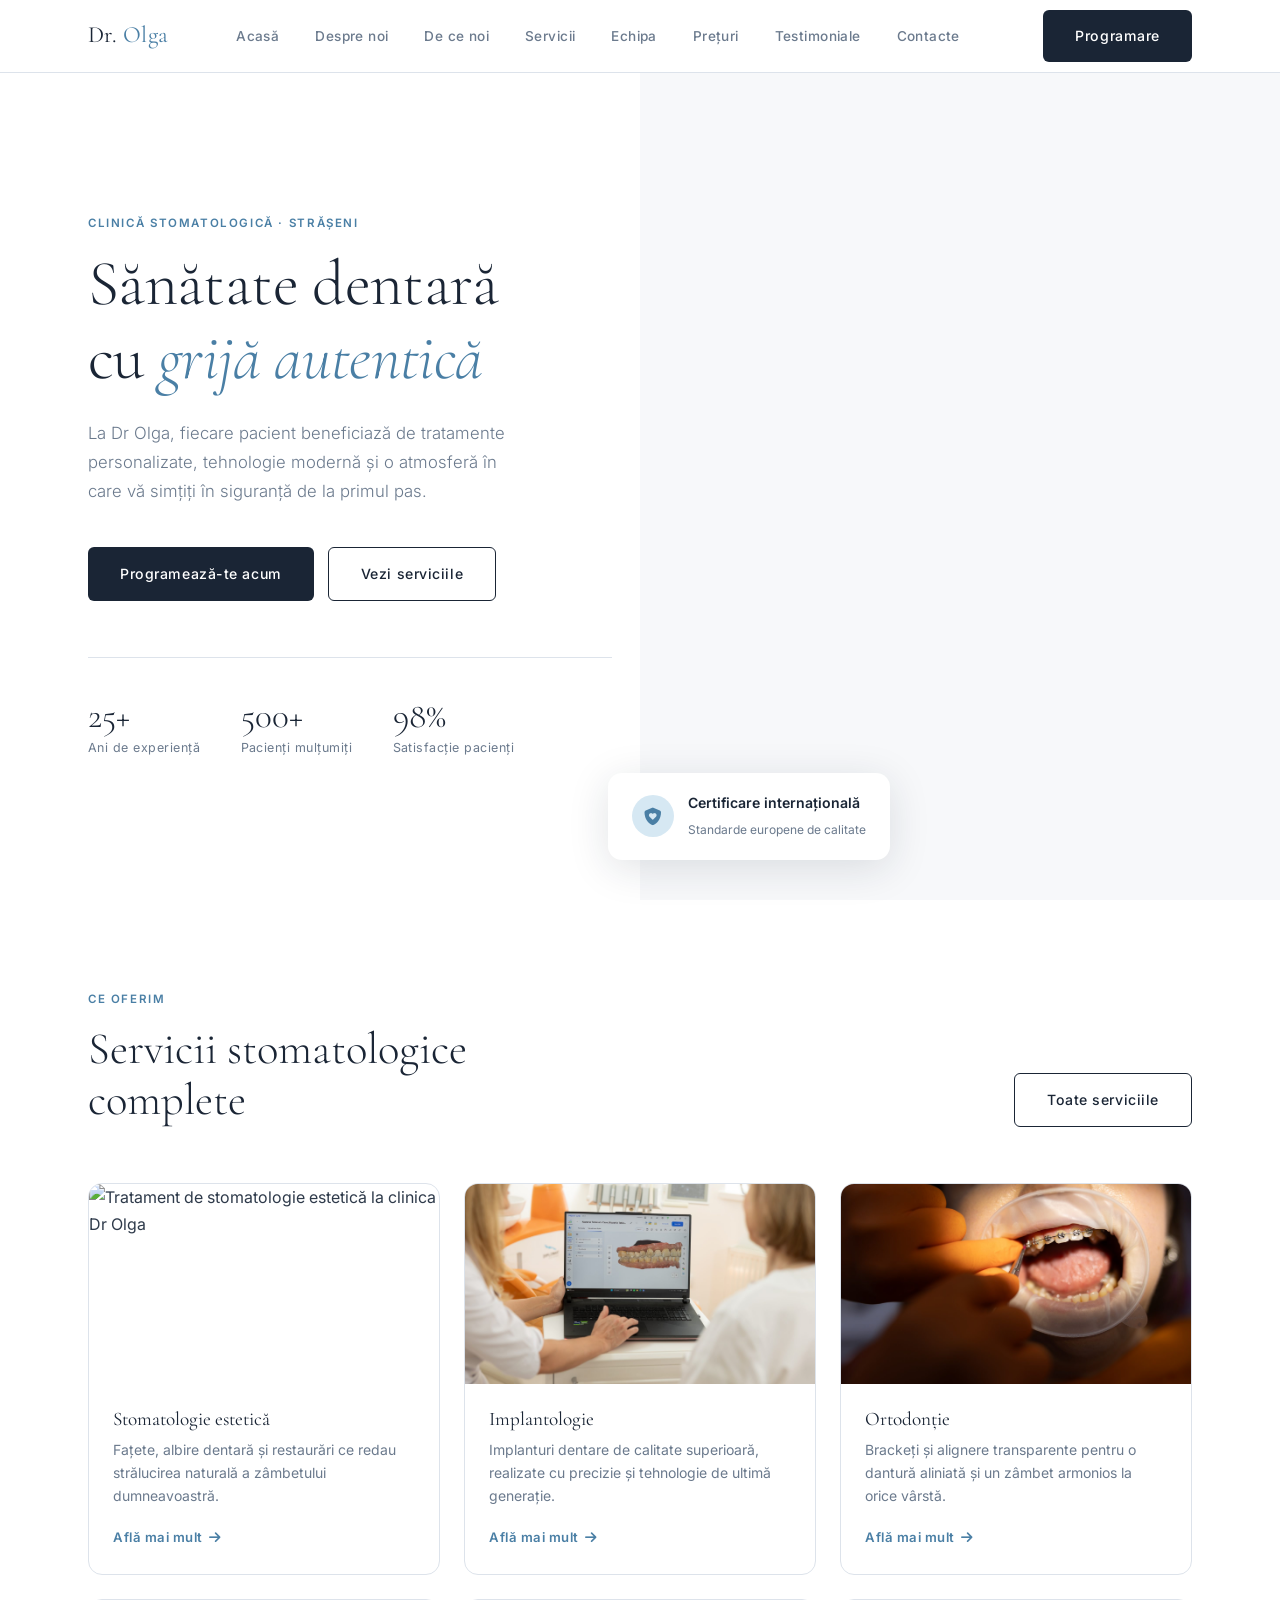
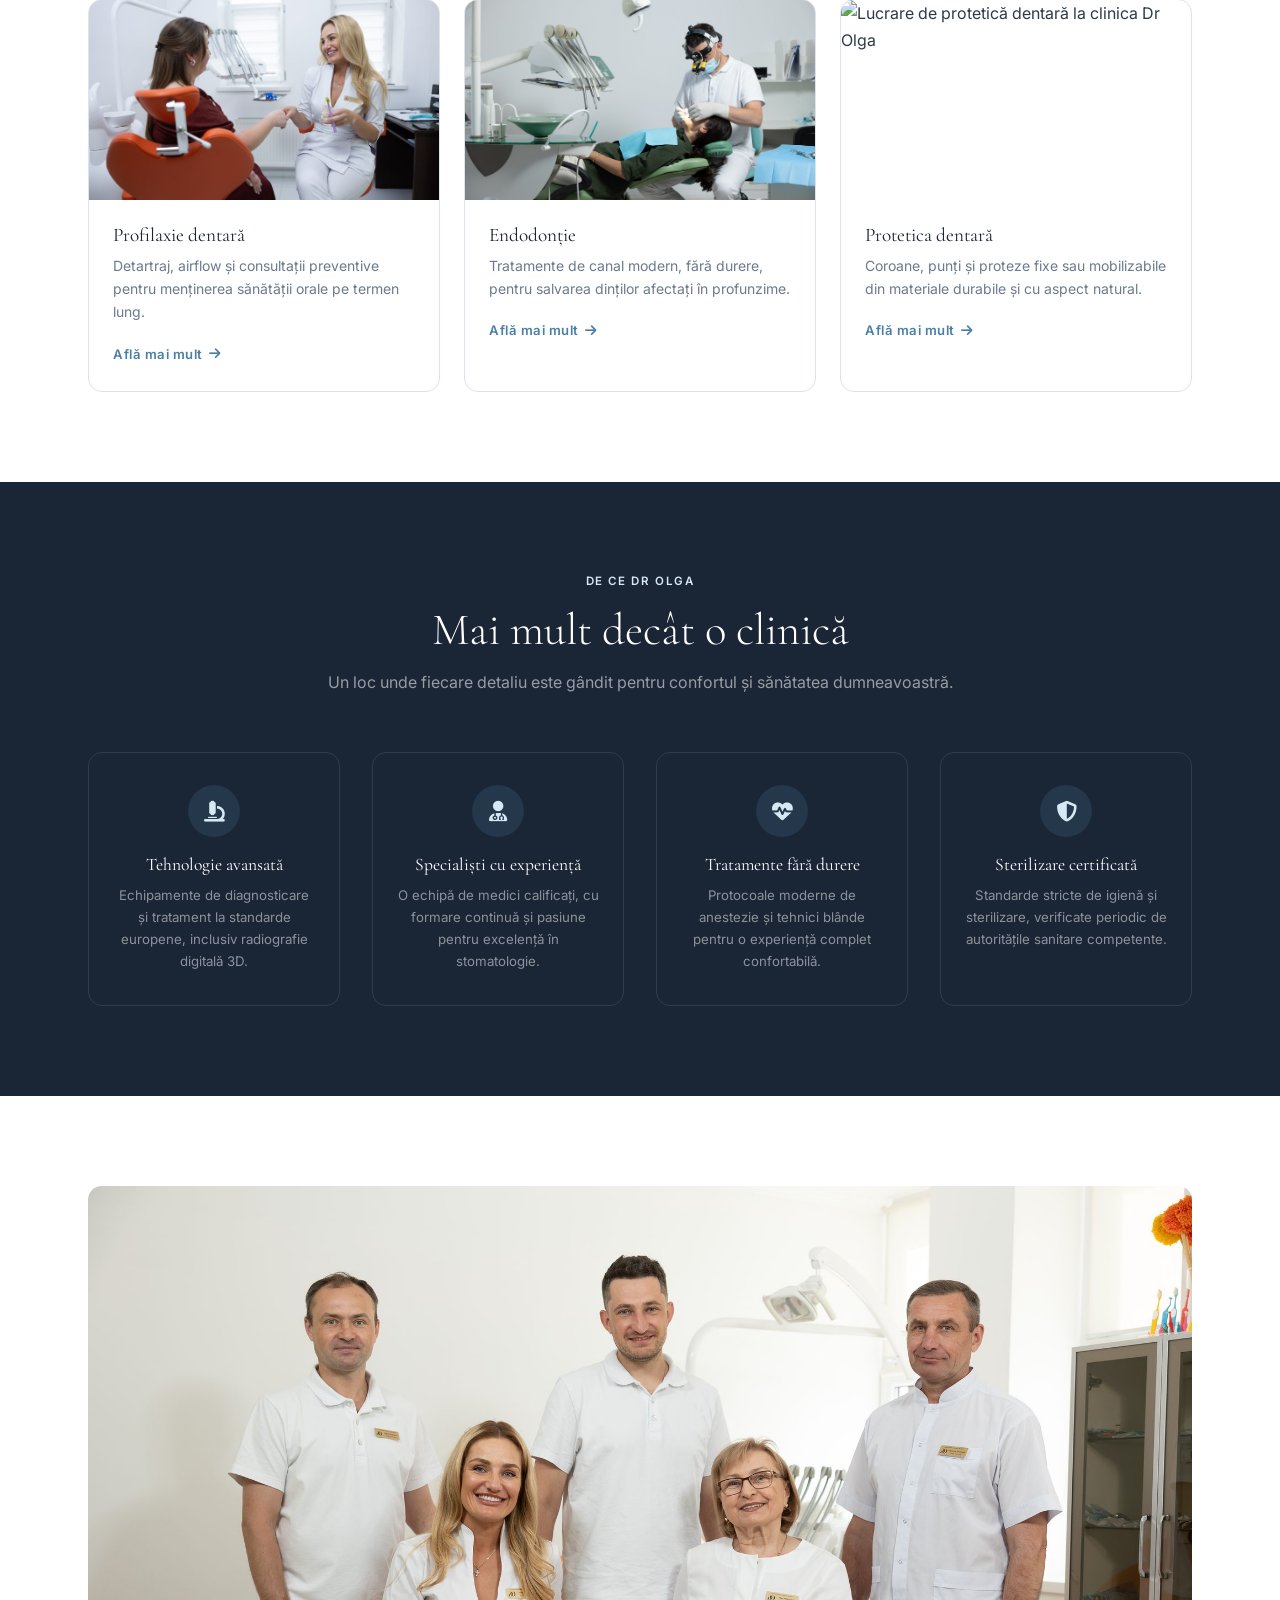
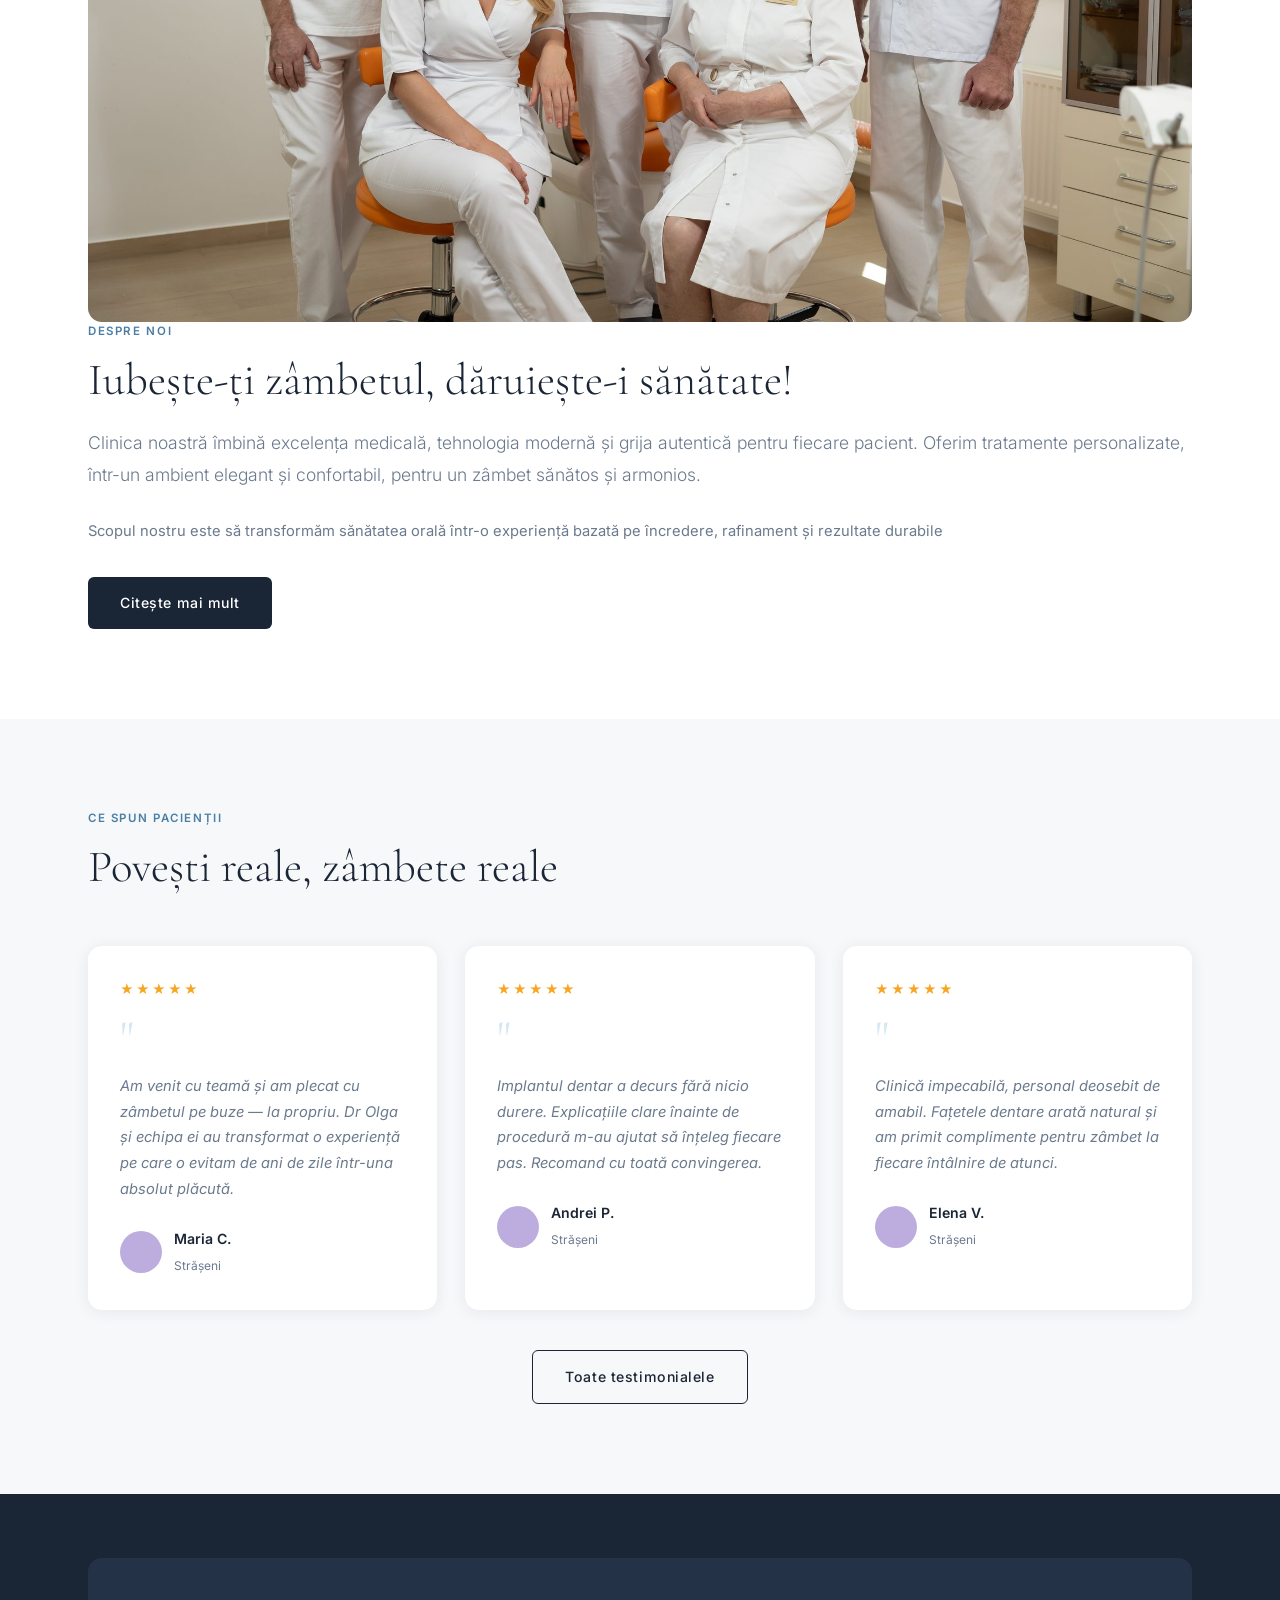
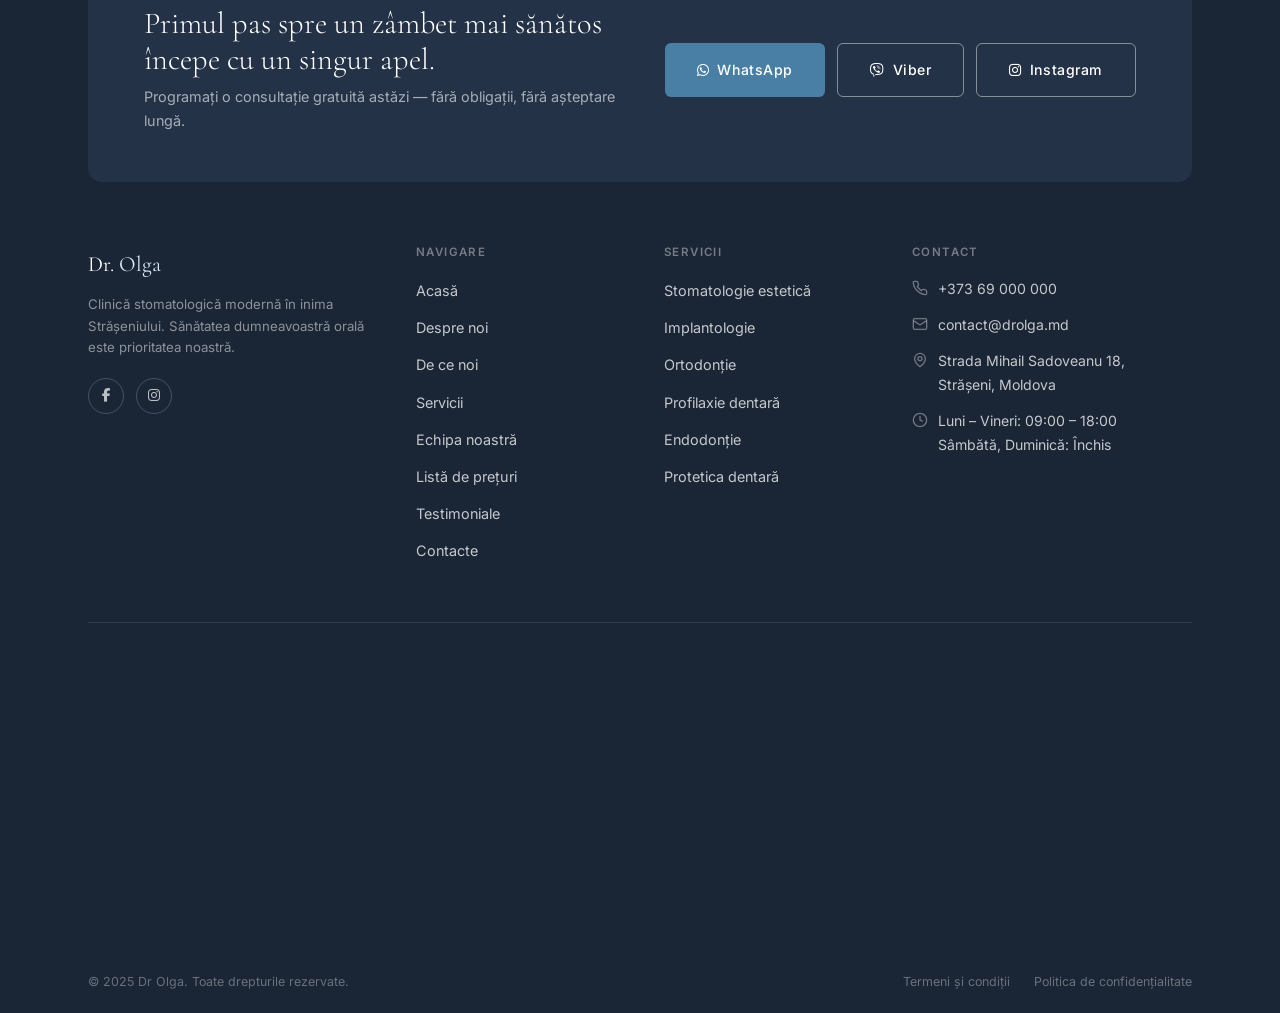
==== commit c3fee0b1: "removed fullstops" ====
--- a/index.html
+++ b/index.html
@@ -6,12 +6,12 @@
 
   <meta charset="UTF-8" />
   <meta name="viewport" content="width=device-width, initial-scale=1.0" />
-  <title>Dr. Olga — Clinică Stomatologică în Strășeni</title>
-  <meta name="description" content="Dr. Olga — clinică stomatologică modernă în Strășeni. Tratamente de calitate, echipă dedicată, tehnologie avansată. Programați-vă astăzi." />
+  <title>Dr Olga — Clinică Stomatologică în Strășeni</title>
+  <meta name="description" content="Dr Olga — clinică stomatologică modernă în Strășeni. Tratamente de calitate, echipă dedicată, tehnologie avansată. Programați-vă astăzi." />
   <meta name="robots" content="index, follow" />
   <link rel="canonical" href="https://drolga.onrender.com/" />
   <!-- Open Graph -->
-  <meta property="og:title" content="Dr. Olga — Clinică Stomatologică în Strășeni" />
+  <meta property="og:title" content="Dr Olga — Clinică Stomatologică în Strășeni" />
   <meta property="og:description" content="Îngrijire stomatologică profesionistă într-un mediu modern și confortabil." />
   <meta property="og:type" content="website" />
   <meta property="og:url" content="https://drolga.onrender.com/" />
@@ -20,7 +20,7 @@
   {
     "@context": "https://schema.org",
     "@type": "Dentist",
-    "name": "Dr. Olga",
+    "name": "Dr Olga",
     "url": "https://drolga.md",
     "telephone": "+37369000000",
     "address": {
@@ -82,7 +82,7 @@
       <span class="eyebrow">Clinică Stomatologică · Strășeni</span>
       <h1>Sănătate dentară<br>cu <em>grijă autentică</em></h1>
       <p class="hero__subtitle">
-        La Dr. Olga, fiecare pacient beneficiază de tratamente personalizate, tehnologie modernă și o atmosferă în care vă simțiți în siguranță de la primul pas.
+        La Dr Olga, fiecare pacient beneficiază de tratamente personalizate, tehnologie modernă și o atmosferă în care vă simțiți în siguranță de la primul pas.
       </p>
       <div class="hero__btns">
         <a href="contacte.html" class="btn btn-primary">Programează-te acum</a>
@@ -104,7 +104,7 @@
       </div>
     </div>
     <div class="hero__visual">
-      <div class="hero__photo" role="img" aria-label="Echipa clinicii Dr. Olga în cabinetul stomatologic"></div>
+      <div class="hero__photo" role="img" aria-label="Echipa clinicii Dr Olga în cabinetul stomatologic"></div>
       <div class="hero__badge">
         <div class="hero__badge-icon"><i class="fa-solid fa-shield-heart"></i></div>
         <div class="hero__badge-text">
@@ -126,7 +126,7 @@
     </div>
     <div class="services-grid" data-reveal>
       <div class="service-card">
-        <div class="service-card__img"><img src="./images/StomatologieEstetica.jpg" class="photo" alt="Tratament de stomatologie estetică la clinica Dr. Olga" loading="lazy" decoding="async" /></div>
+        <div class="service-card__img"><img src="./images/StomatologieEstetica.jpg" class="photo" alt="Tratament de stomatologie estetică la clinica Dr Olga" loading="lazy" decoding="async" /></div>
         <div class="service-card__body">
           <h3>Stomatologie estetică</h3>
           <p>Fațete, albire dentară și restaurări ce redau strălucirea naturală a zâmbetului dumneavoastră.</p>
@@ -134,7 +134,7 @@
         </div>
       </div>
       <div class="service-card">
-        <div class="service-card__img"><img src="./images/Implantologie.jpg" class="photo" alt="Procedură de implantologie dentară la clinica Dr. Olga" loading="lazy" decoding="async" /></div>
+        <div class="service-card__img"><img src="./images/Implantologie.jpg" class="photo" alt="Procedură de implantologie dentară la clinica Dr Olga" loading="lazy" decoding="async" /></div>
         <div class="service-card__body">
           <h3>Implantologie</h3>
           <p>Implanturi dentare de calitate superioară, realizate cu precizie și tehnologie de ultimă generație.</p>
@@ -142,7 +142,7 @@
         </div>
       </div>
       <div class="service-card">
-        <div class="service-card__img"><img src="./images/Ortodontie.jpg" class="photo" alt="Tratament ortodontic la clinica Dr. Olga" loading="lazy" decoding="async" /></div>
+        <div class="service-card__img"><img src="./images/Ortodontie.jpg" class="photo" alt="Tratament ortodontic la clinica Dr Olga" loading="lazy" decoding="async" /></div>
         <div class="service-card__body">
           <h3>Ortodonție</h3>
           <p>Brackeți și alignere transparente pentru o dantură aliniată și un zâmbet armonios la orice vârstă.</p>
@@ -150,7 +150,7 @@
         </div>
       </div>
       <div class="service-card">
-        <div class="service-card__img"><img src="./images/ProfilaxieDentara.jpg" class="photo" alt="Ședință de profilaxie dentară la clinica Dr. Olga" loading="lazy" decoding="async" /></div>
+        <div class="service-card__img"><img src="./images/ProfilaxieDentara.jpg" class="photo" alt="Ședință de profilaxie dentară la clinica Dr Olga" loading="lazy" decoding="async" /></div>
         <div class="service-card__body">
           <h3>Profilaxie dentară</h3>
           <p>Detartraj, airflow și consultații preventive pentru menținerea sănătății orale pe termen lung.</p>
@@ -158,7 +158,7 @@
         </div>
       </div>
       <div class="service-card">
-        <div class="service-card__img"><img src="./images/Endodontie.jpg" class="photo" alt="Tratament endodontic (de canal) la clinica Dr. Olga" loading="lazy" decoding="async" /></div>
+        <div class="service-card__img"><img src="./images/Endodontie.jpg" class="photo" alt="Tratament endodontic (de canal) la clinica Dr Olga" loading="lazy" decoding="async" /></div>
         <div class="service-card__body">
           <h3>Endodonție</h3>
           <p>Tratamente de canal modern, fără durere, pentru salvarea dinților afectați în profunzime.</p>
@@ -166,7 +166,7 @@
         </div>
       </div>
       <div class="service-card">
-        <div class="service-card__img"><img src="./images/ProteticaDentara.jpg" class="photo" alt="Lucrare de protetică dentară la clinica Dr. Olga" loading="lazy" decoding="async" /></div>
+        <div class="service-card__img"><img src="./images/ProteticaDentara.jpg" class="photo" alt="Lucrare de protetică dentară la clinica Dr Olga" loading="lazy" decoding="async" /></div>
         <div class="service-card__body">
           <h3>Protetica dentară</h3>
           <p>Coroane, punți și proteze fixe sau mobilizabile din materiale durabile și cu aspect natural.</p>
@@ -181,7 +181,7 @@
 <section class="why-strip">
   <div class="container">
     <div class="why-strip__head" data-reveal>
-      <span class="eyebrow" style="color: var(--steel-light);">De ce Dr. Olga</span>
+      <span class="eyebrow" style="color: var(--steel-light);">De ce Dr Olga</span>
       <h2>Mai mult decât o clinică</h2>
       <p>Un loc unde fiecare detaliu este gândit pentru confortul și sănătatea dumneavoastră.</p>
     </div>
@@ -215,7 +215,7 @@
   <div class="container">
     <div class="about-intro1" data-reveal>
       <div>
-        <img class="photo" src="./images/Familia.jpg" alt="Echipa clinicii Dr. Olga alături de fondatoarea Dr. Olga Munteanu" loading="lazy" decoding="async" />
+        <img class="photo" src="./images/Familia.jpg" alt="Echipa clinicii Dr Olga alături de fondatoarea Dr Olga Munteanu" loading="lazy" decoding="async" />
       </div>
       <div>
         <span class="eyebrow">Despre noi</span>
@@ -248,7 +248,7 @@
       <div class="testimonial-card">
         <div class="stars">★★★★★</div>
         <div class="testimonial-card__quote">"</div>
-        <p>Am venit cu teamă și am plecat cu zâmbetul pe buze — la propriu. Dr. Olga și echipa ei au transformat o experiență pe care o evitam de ani de zile într-una absolut plăcută.</p>
+        <p>Am venit cu teamă și am plecat cu zâmbetul pe buze — la propriu. Dr Olga și echipa ei au transformat o experiență pe care o evitam de ani de zile într-una absolut plăcută.</p>
         <div class="testimonial-card__author">
           <div class="testimonial-card__avatar"></div>
           <div>
@@ -378,12 +378,12 @@
 
     <!-- Map -->
     <div class="footer__map">
-      <iframe src="https://www.google.com/maps?q=strada+Mihail+Sadoveanu+18,+Str%C4%83%C8%99eni,+Moldova&output=embed" width="100%" height="280" style="border:0;" allowfullscreen="" loading="lazy" referrerpolicy="no-referrer-when-downgrade" title="Locația clinicii Dr. Olga"></iframe>
+      <iframe src="https://www.google.com/maps?q=strada+Mihail+Sadoveanu+18,+Str%C4%83%C8%99eni,+Moldova&output=embed" width="100%" height="280" style="border:0;" allowfullscreen="" loading="lazy" referrerpolicy="no-referrer-when-downgrade" title="Locația clinicii Dr Olga"></iframe>
     </div>
 
     <!-- Bottom bar -->
     <div class="footer__bottom">
-      <span>© 2025 Dr. Olga. Toate drepturile rezervate.</span>
+      <span>© 2025 Dr Olga. Toate drepturile rezervate.</span>
       <div class="footer__bottom-links">
         <a href="termeni.html">Termeni și condiții</a>
         <a href="confidentialitate.html">Politica de confidențialitate</a>
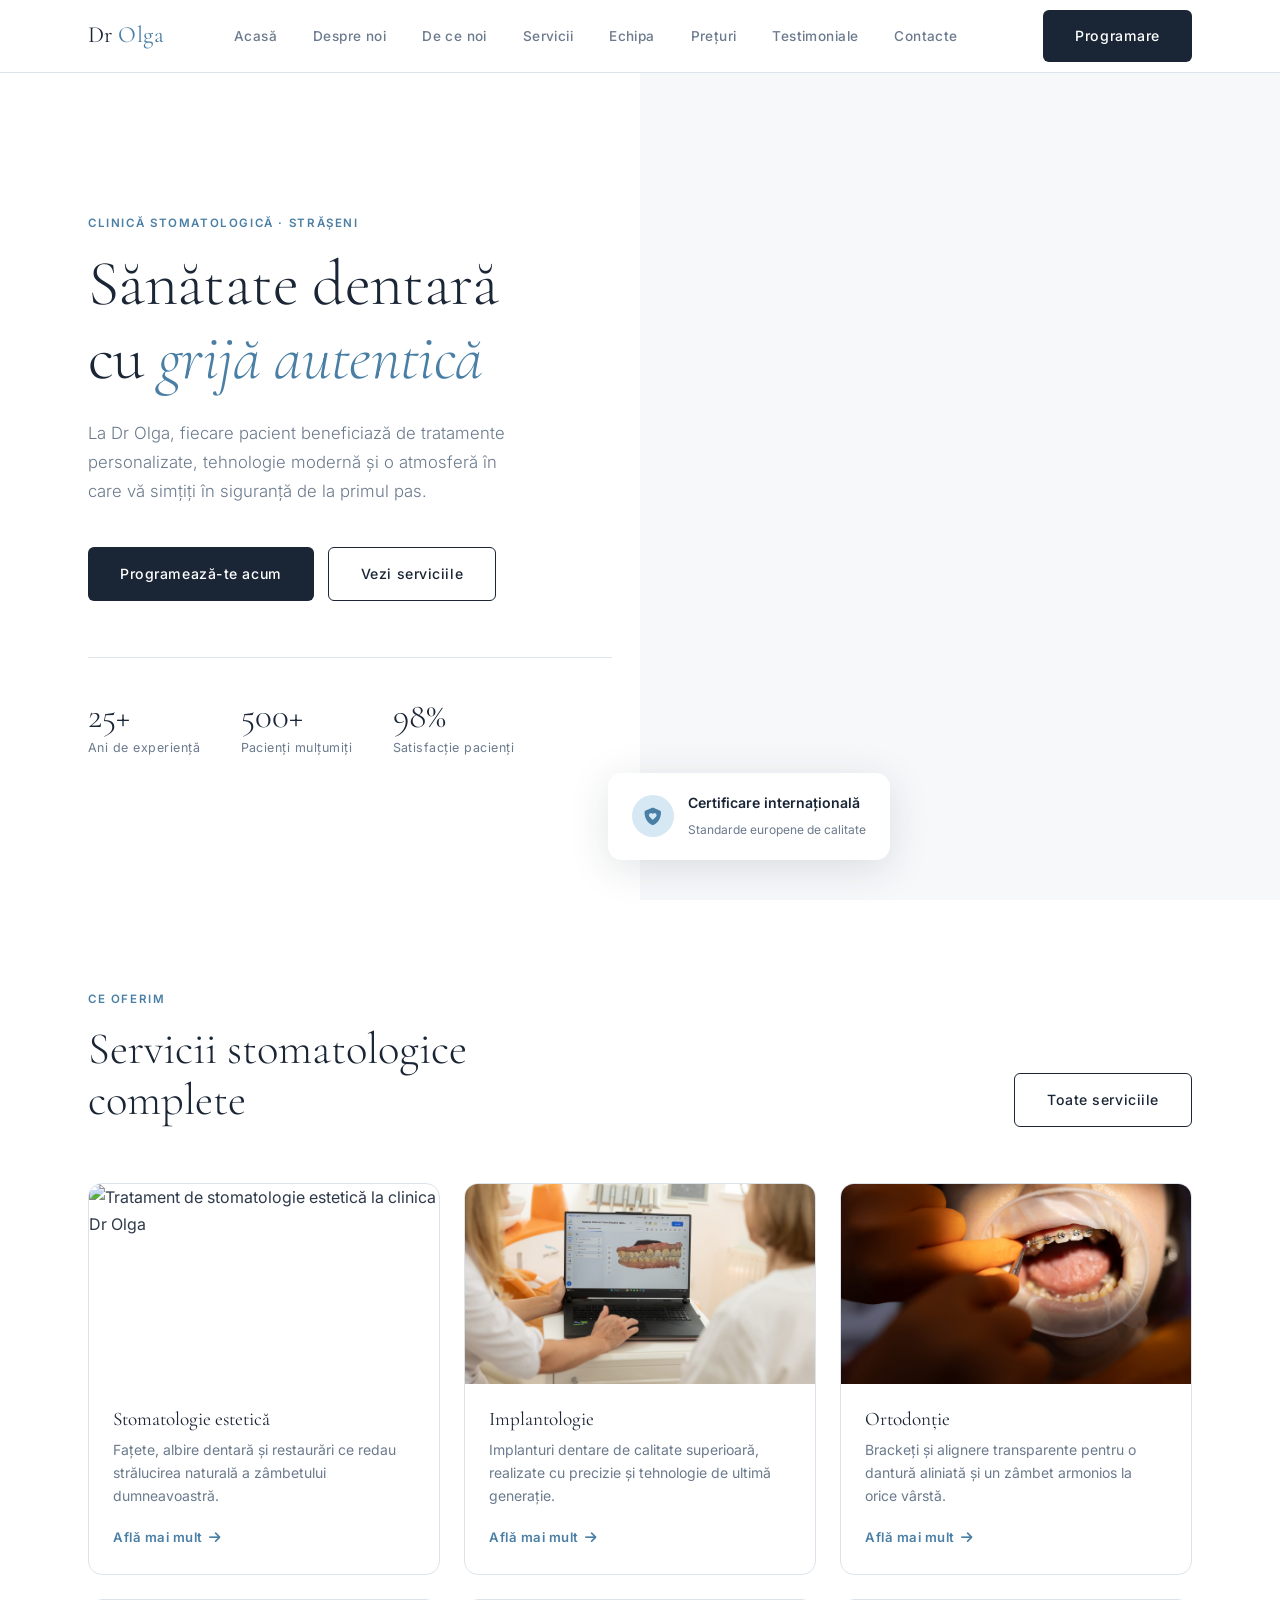
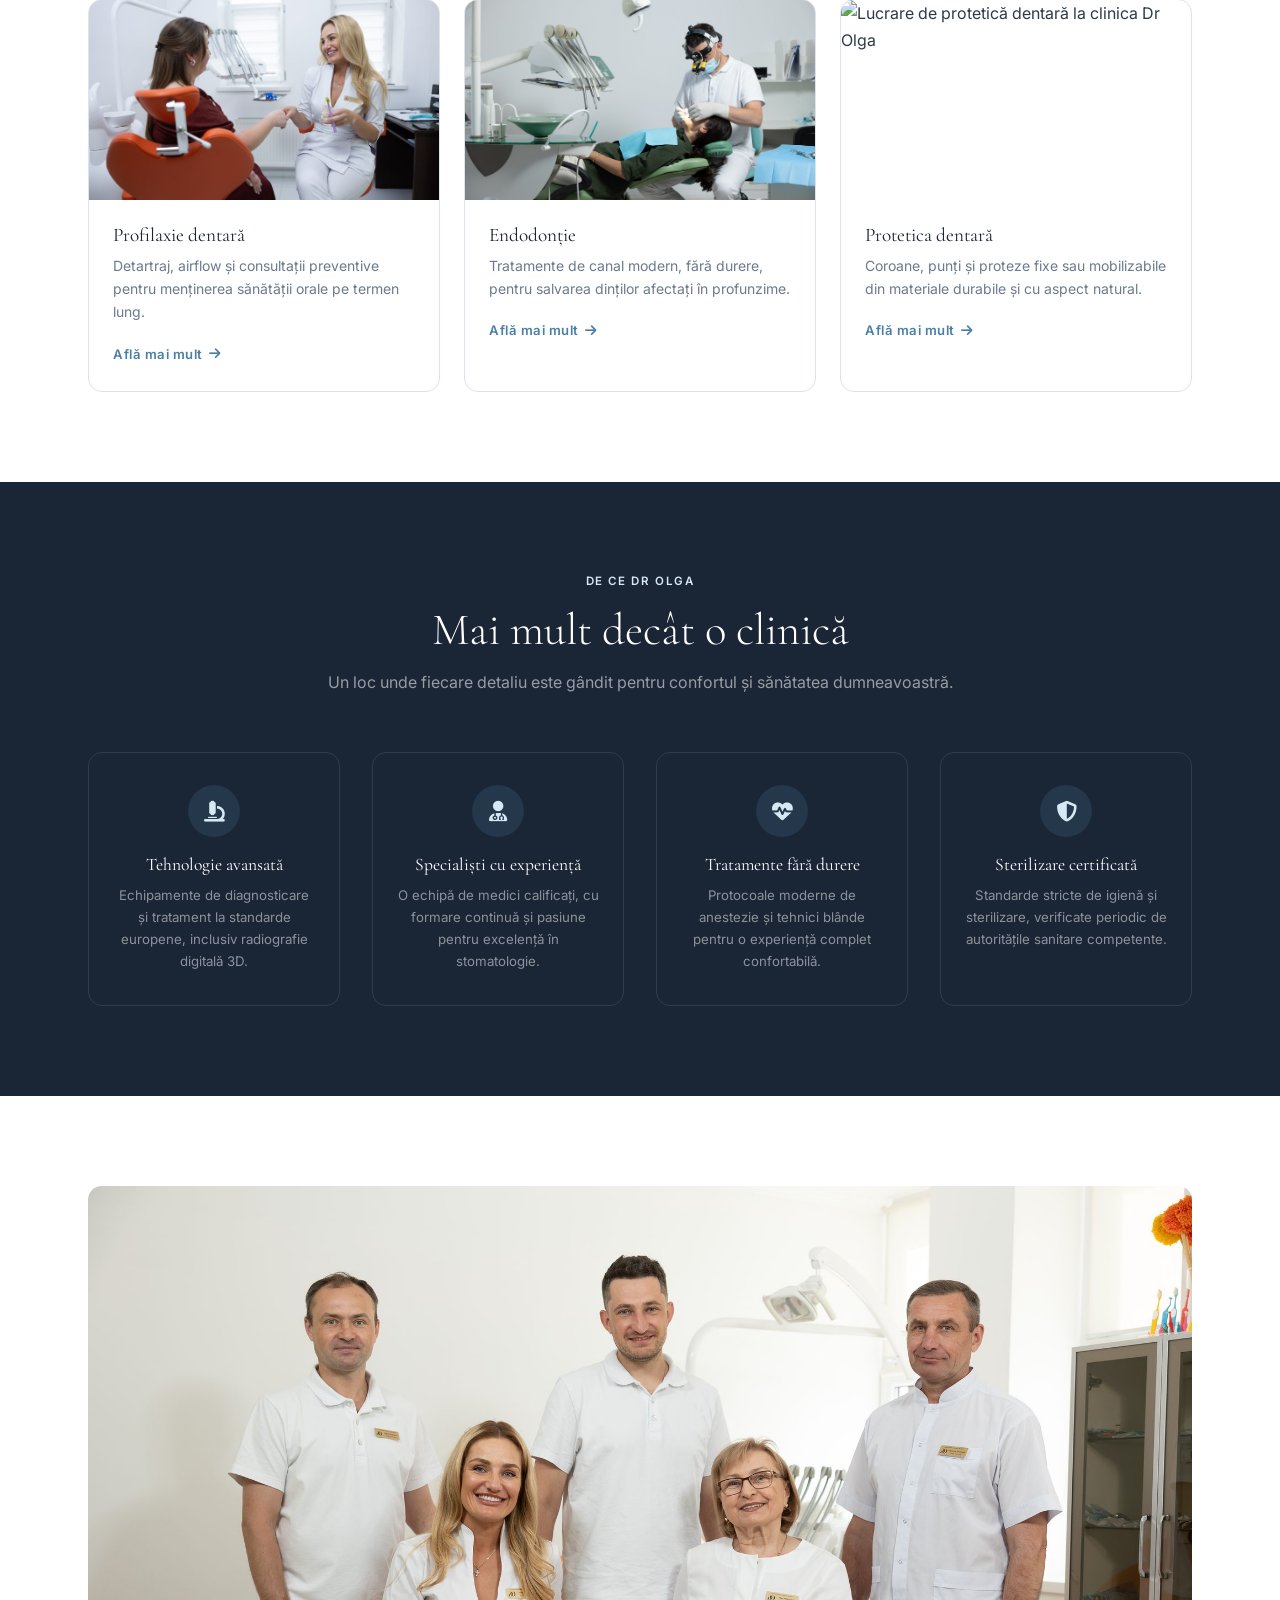
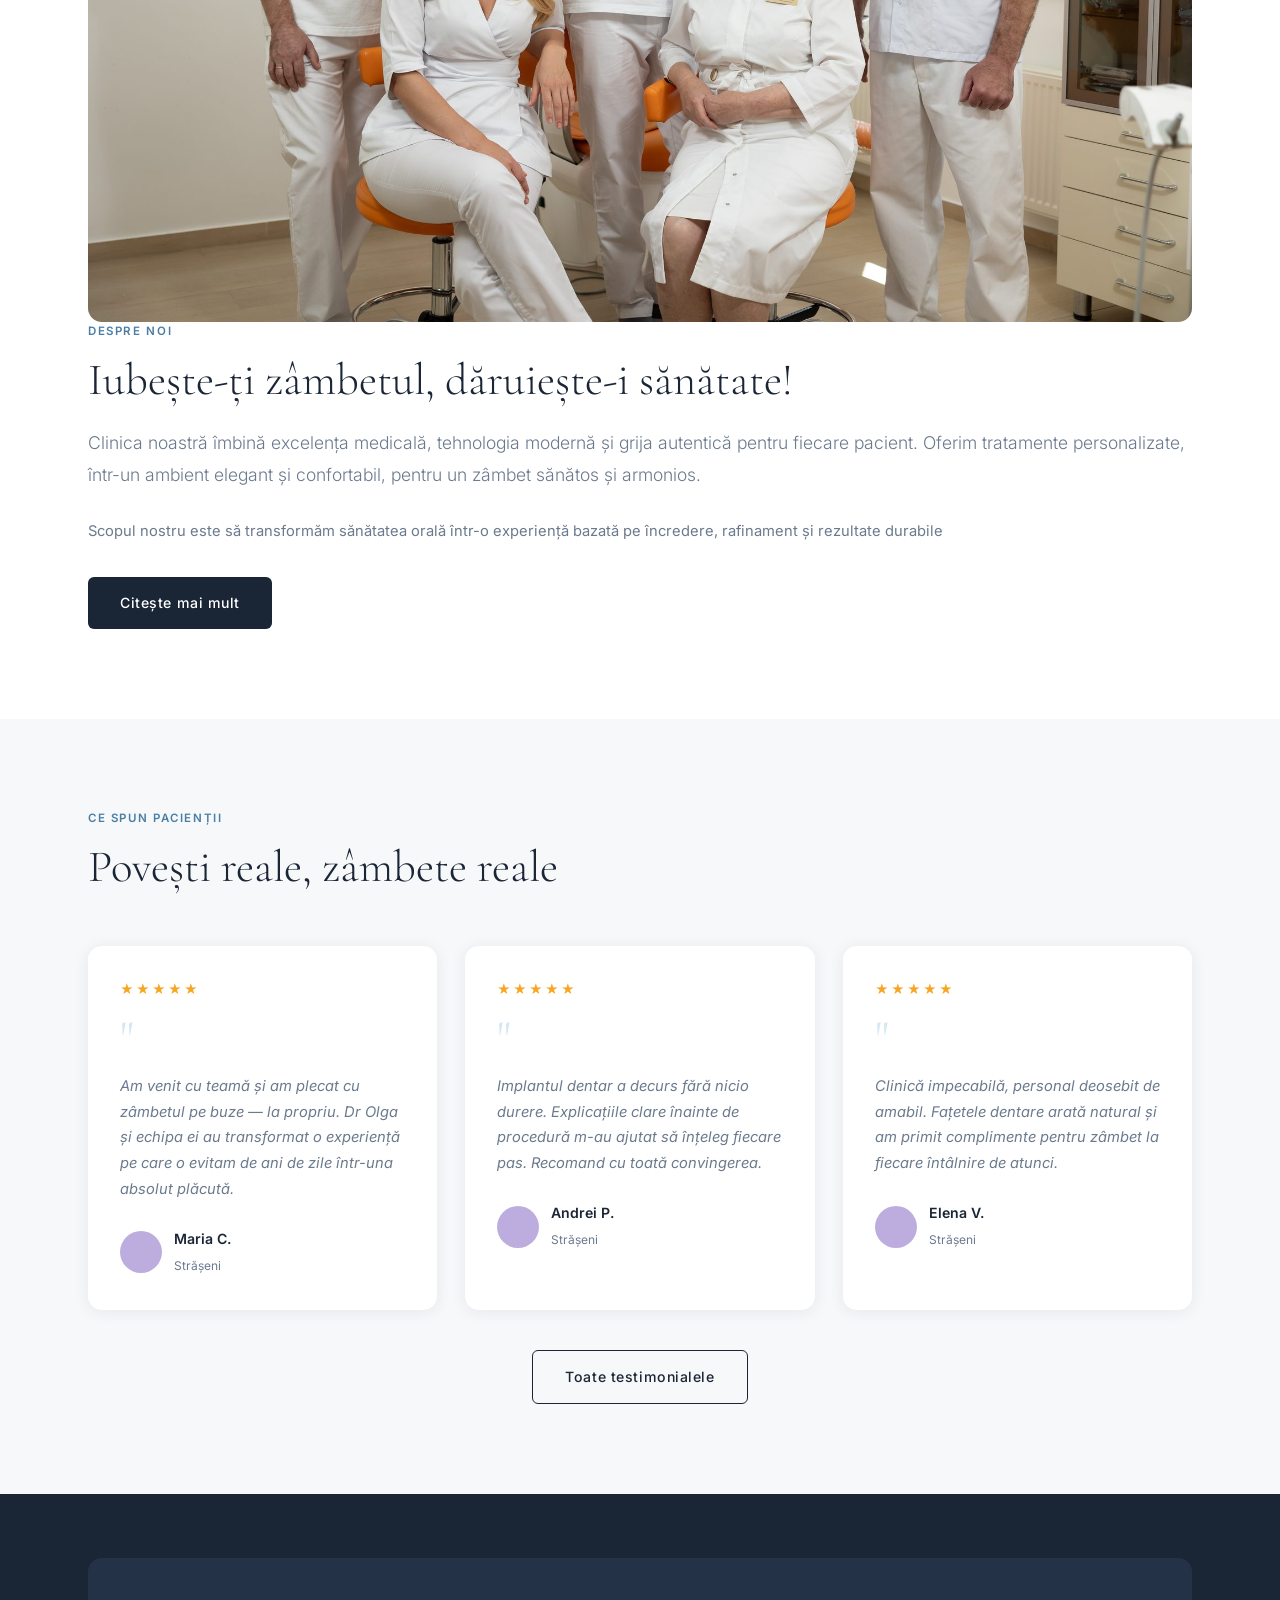
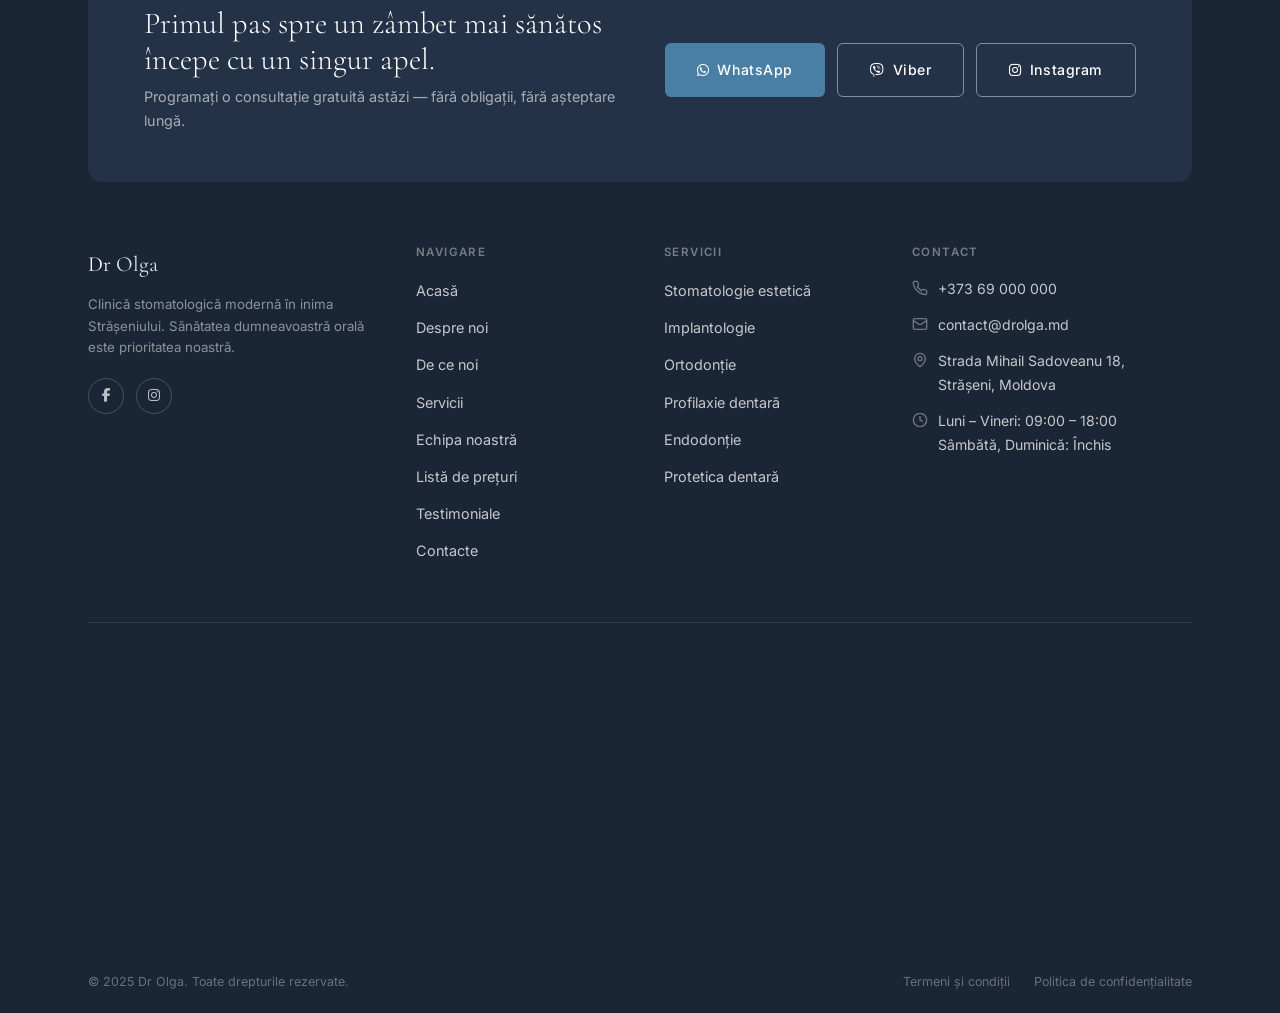
==== commit 9b4c3185: "small changes" ====
--- a/index.html
+++ b/index.html
@@ -43,7 +43,7 @@
 <!-- ===== NAVBAR ===== -->
 <nav class="navbar">
   <div class="container navbar__inner">
-    <a href="/" class="navbar__logo">Dr. <span>Olga</span></a>
+    <a href="/" class="navbar__logo">Dr <span>Olga</span></a>
     <ul class="navbar__links">
       <li><a href="/">Acasă</a></li>
       <li><a href="despre-noi.html">Despre noi</a></li>
@@ -314,7 +314,7 @@
     <div class="footer__grid">
       <!-- Brand -->
       <div>
-        <div class="footer__brand-logo">Dr. <span>Olga</span></div>
+        <div class="footer__brand-logo">Dr <span>Olga</span></div>
         <p class="footer__tagline">Clinică stomatologică modernă în inima Strășeniului. Sănătatea dumneavoastră orală este prioritatea noastră.</p>
         <div class="footer__socials">
           <a href="https://facebook.com/drolga.md" target="_blank" rel="noopener" class="footer__social-link" aria-label="Facebook">
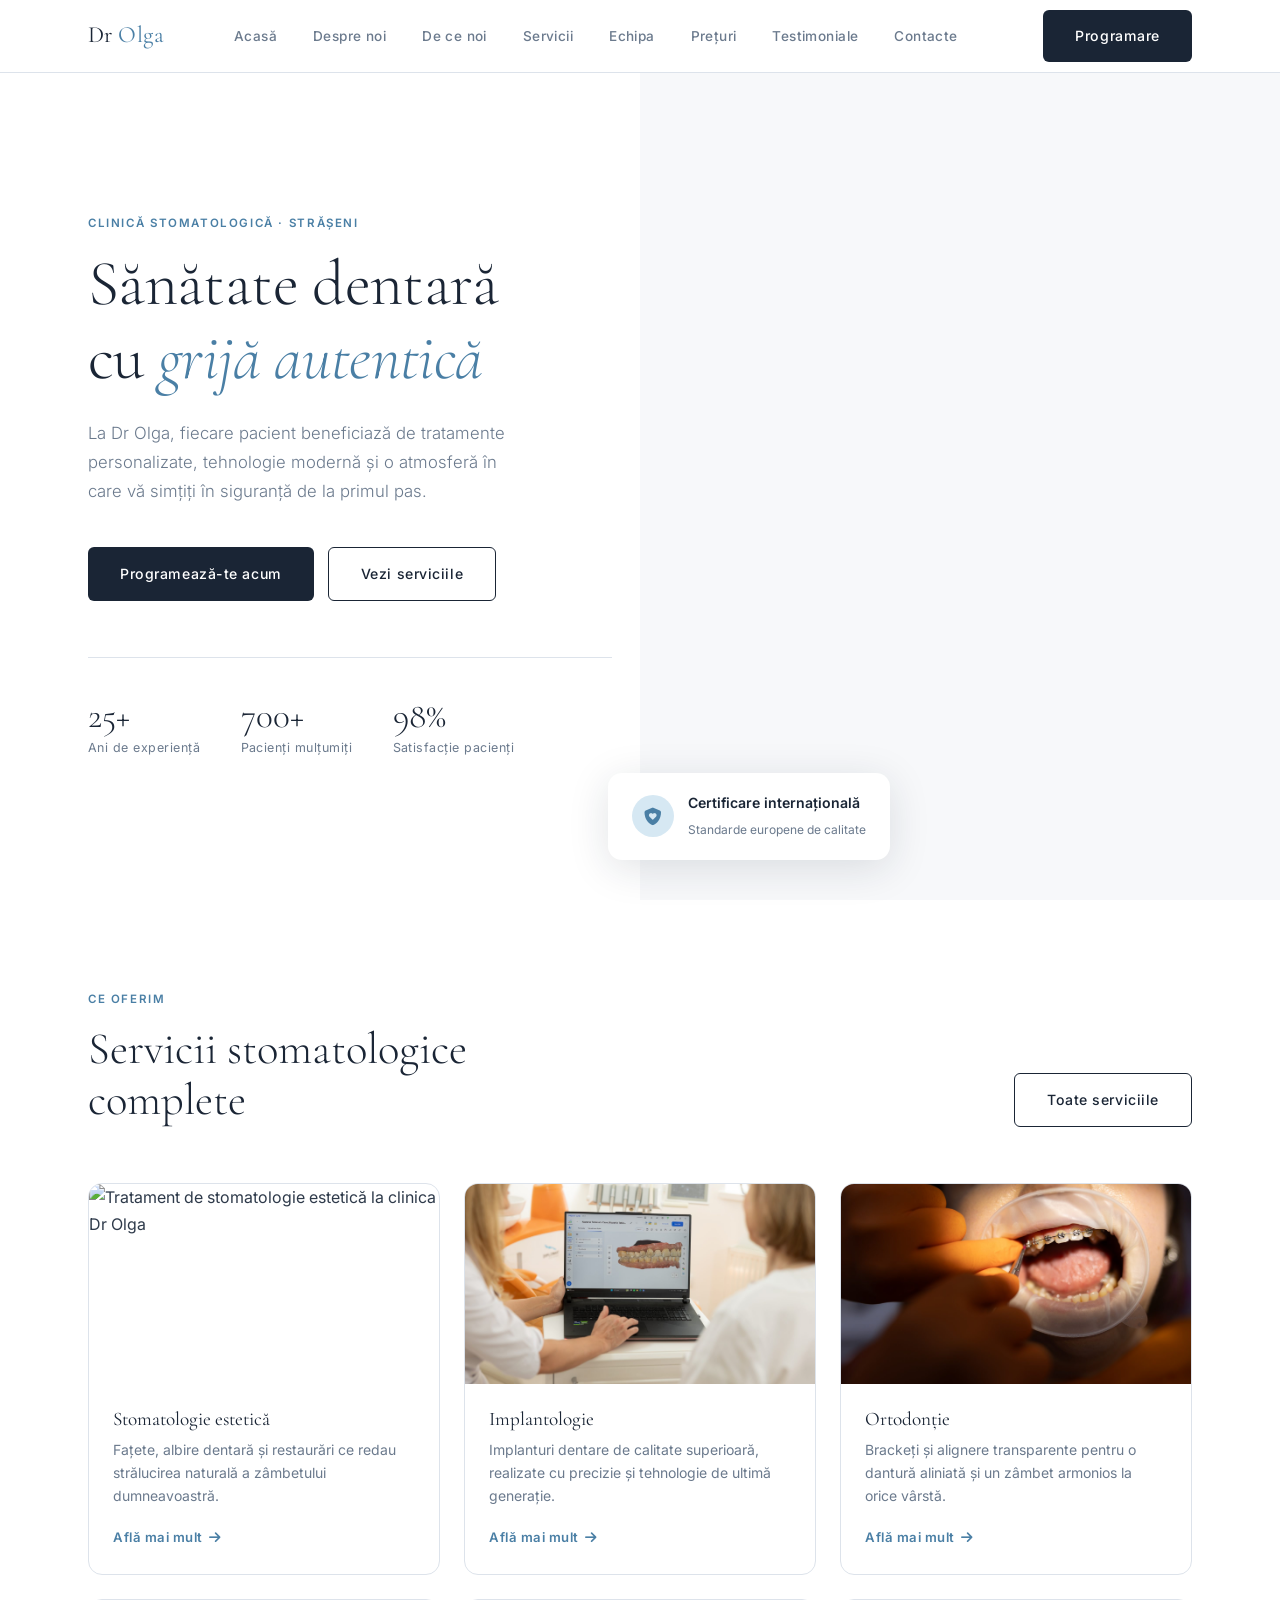
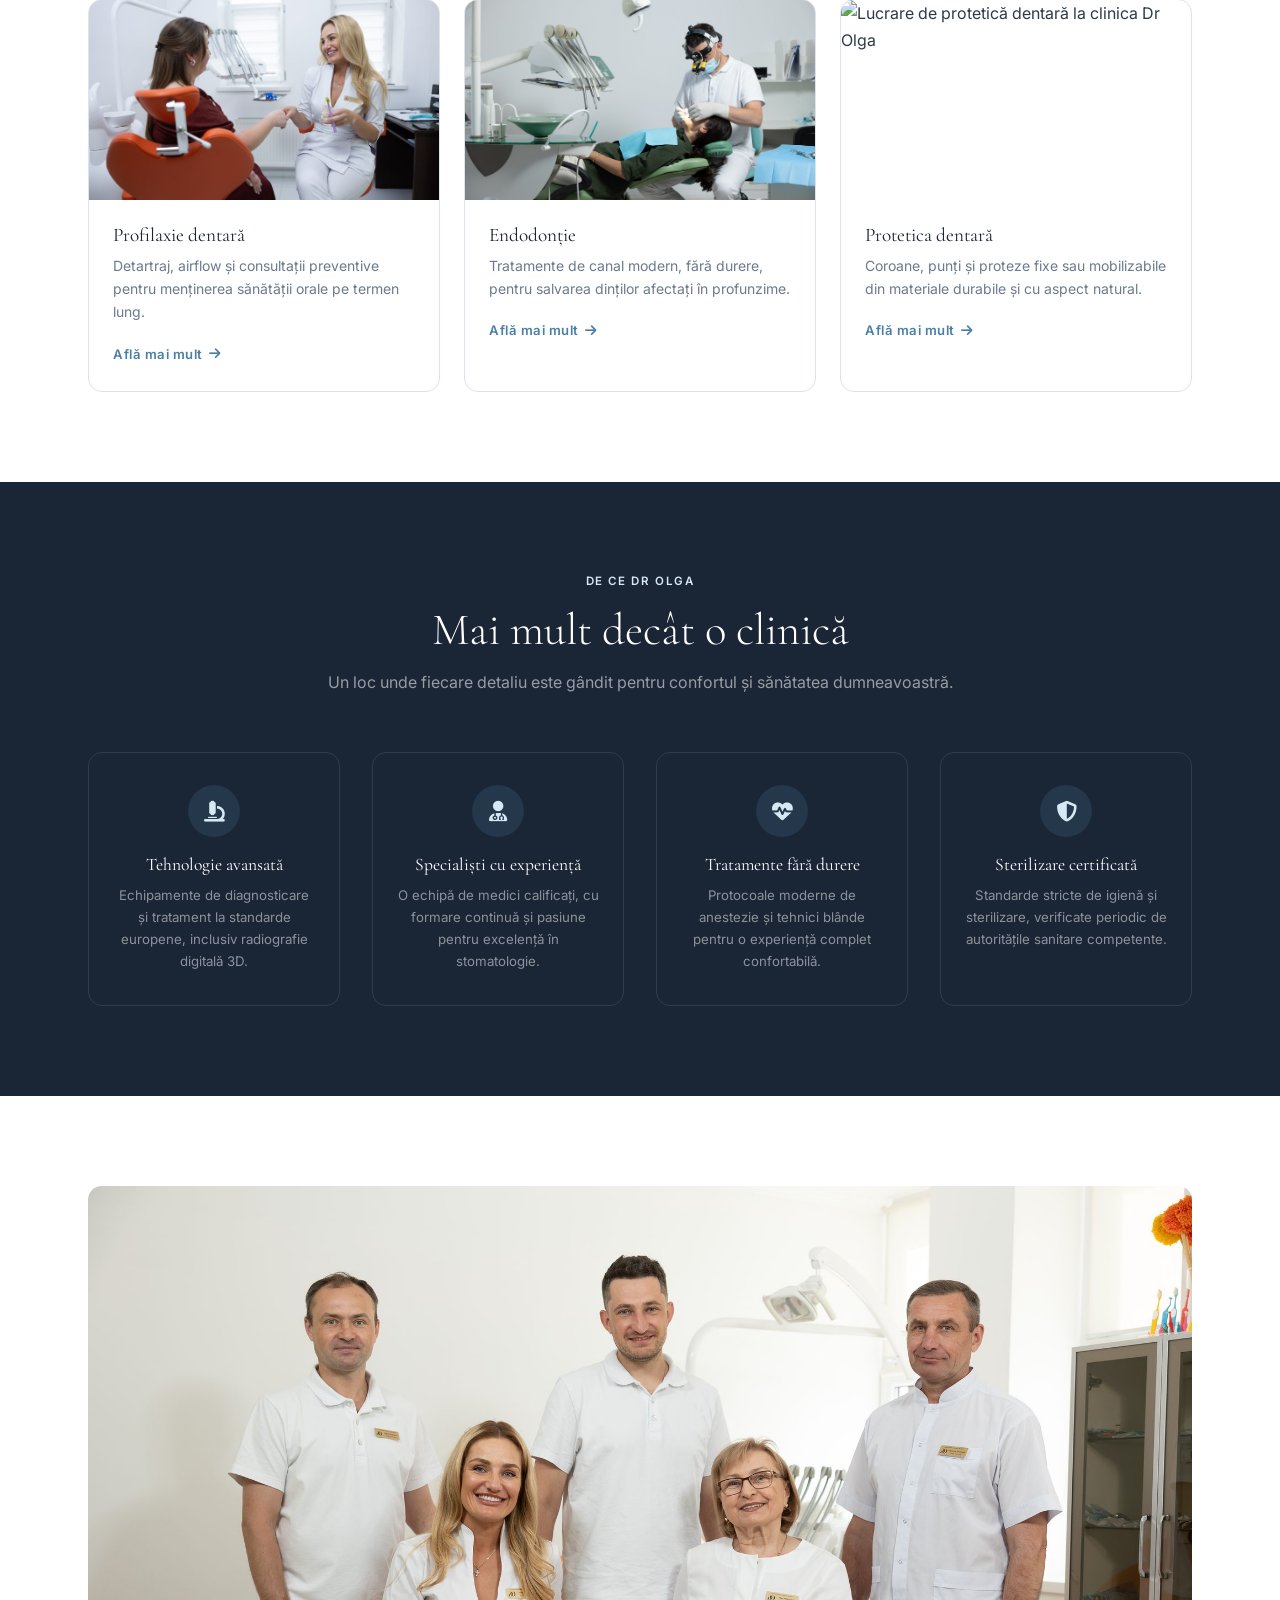
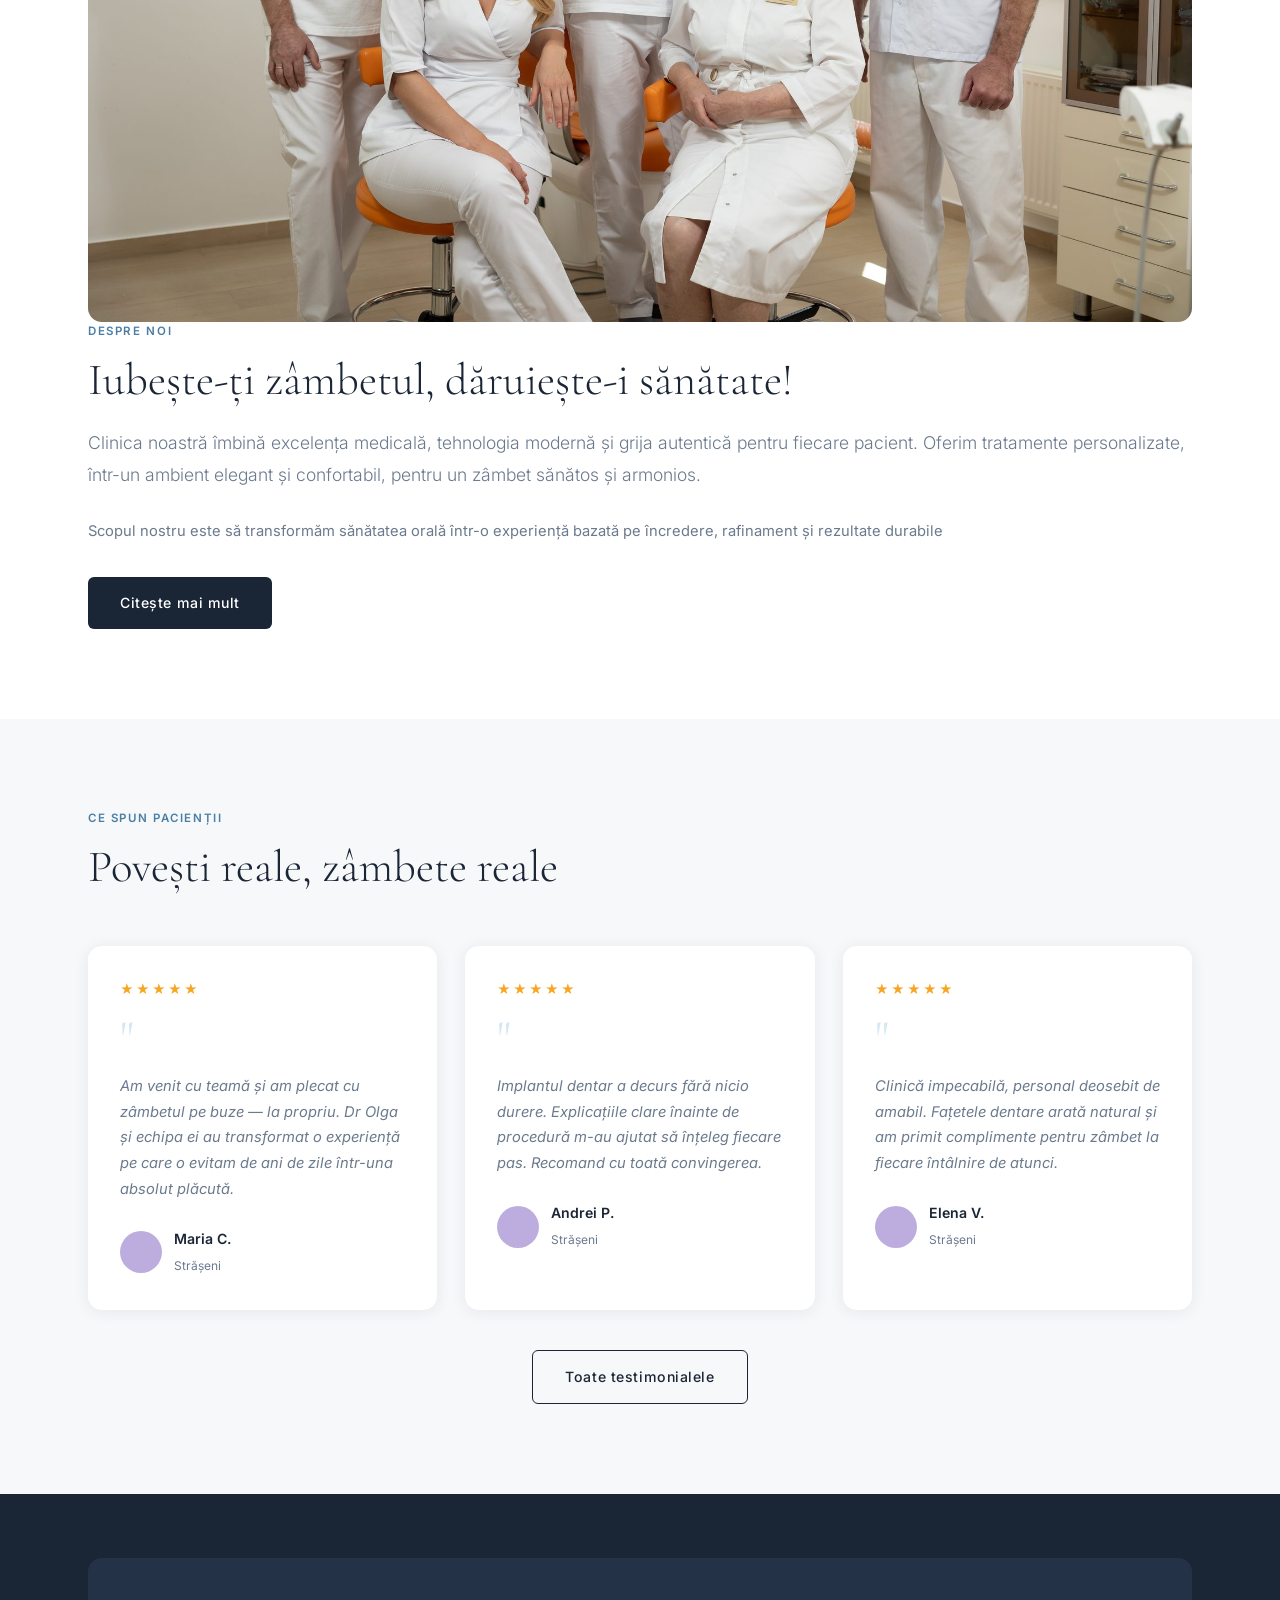
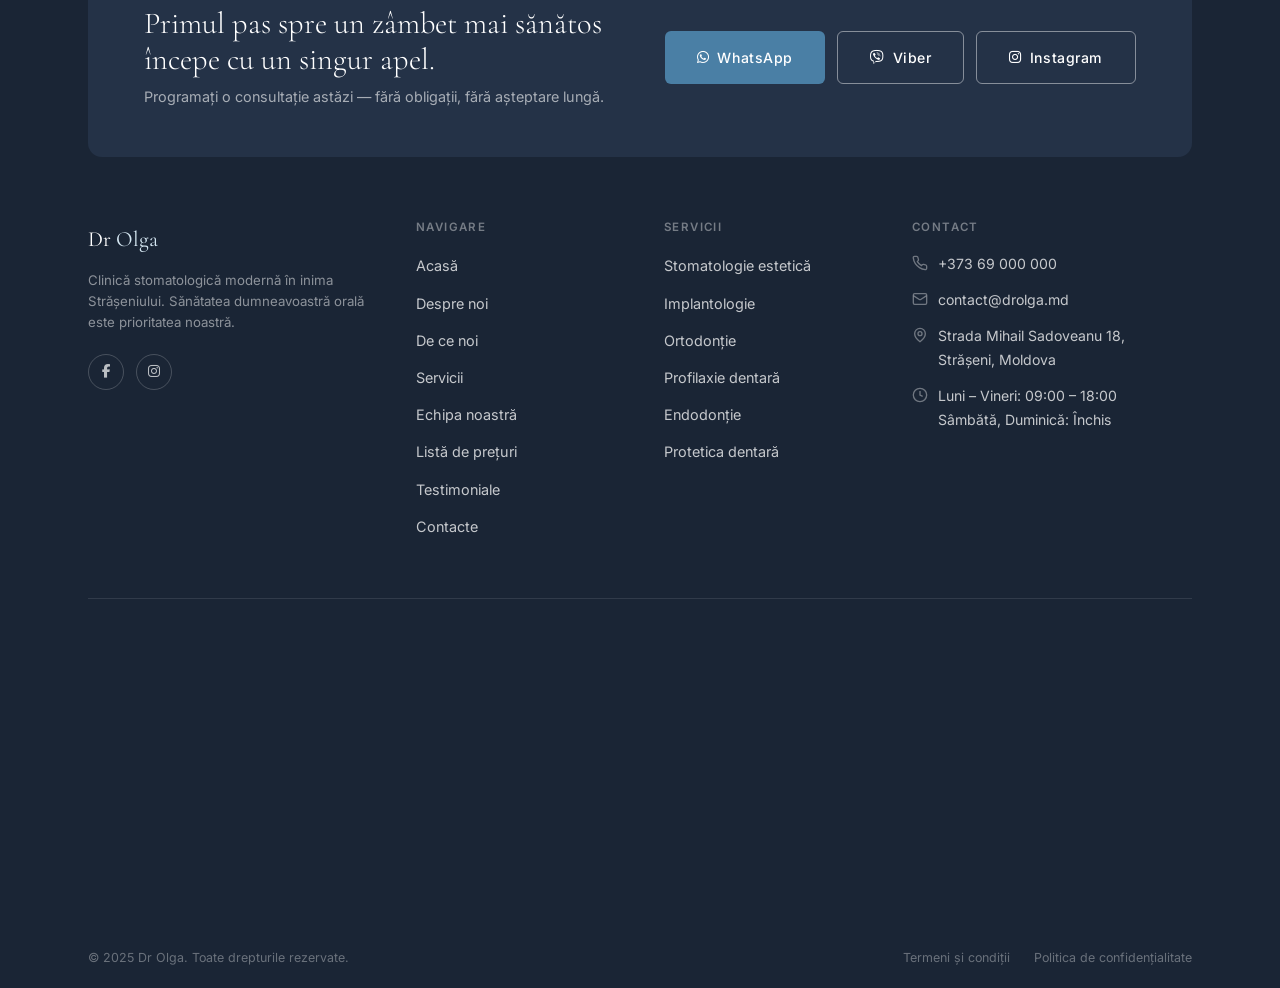
==== commit 8b19f123: "corrected information" ====
--- a/index.html
+++ b/index.html
@@ -94,7 +94,7 @@
           <div class="hero__stat-label">Ani de experiență</div>
         </div>
         <div>
-          <div class="hero__stat-num">500+</div>
+          <div class="hero__stat-num">700+</div>
           <div class="hero__stat-label">Pacienți mulțumiți</div>
         </div>
         <div>
@@ -295,7 +295,7 @@
     <div class="footer__cta">
       <div>
         <h3>Primul pas spre un zâmbet mai sănătos<br>începe cu un singur apel.</h3>
-        <p>Programați o consultație gratuită astăzi — fără obligații, fără așteptare lungă.</p>
+        <p>Programați o consultație astăzi — fără obligații, fără așteptare lungă.</p>
       </div>
       <div class="footer__cta-btns">
         <a href="https://wa.me/37369000000" target="_blank" rel="noopener" class="btn btn-steel">
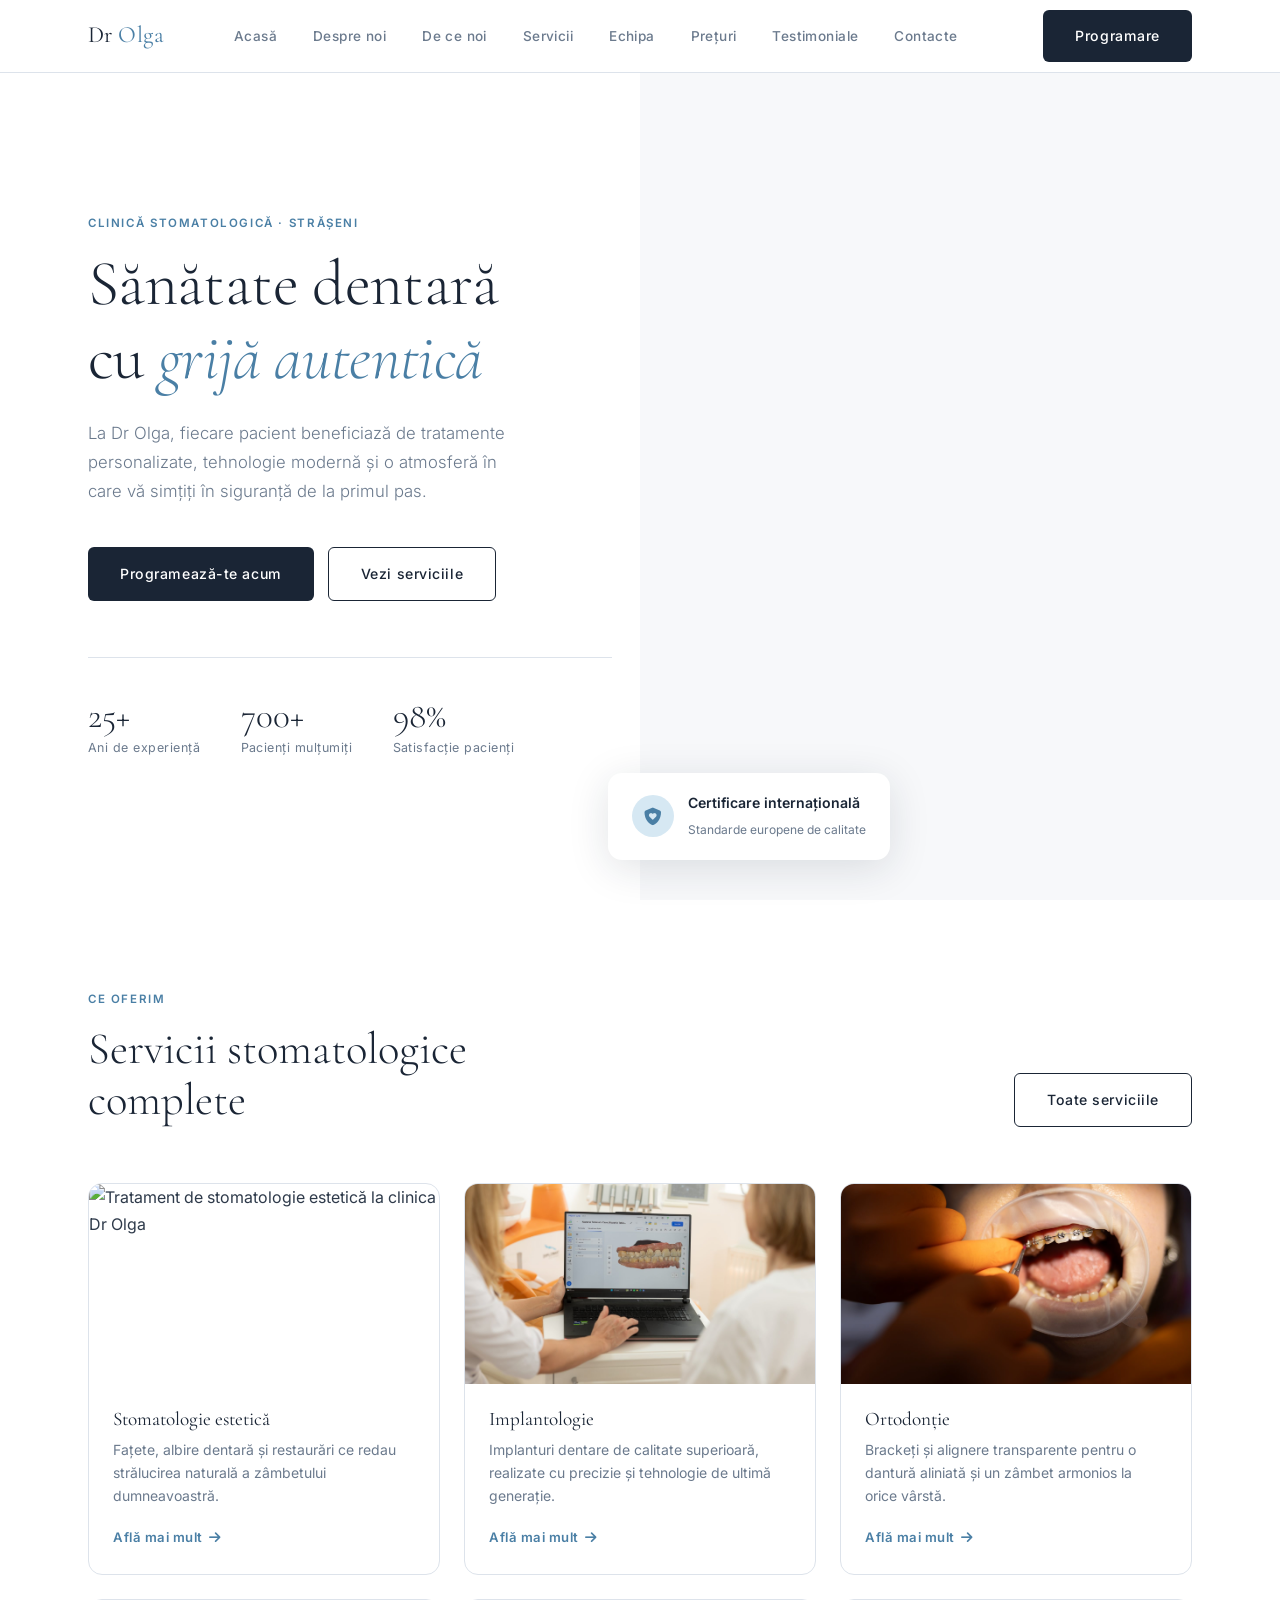
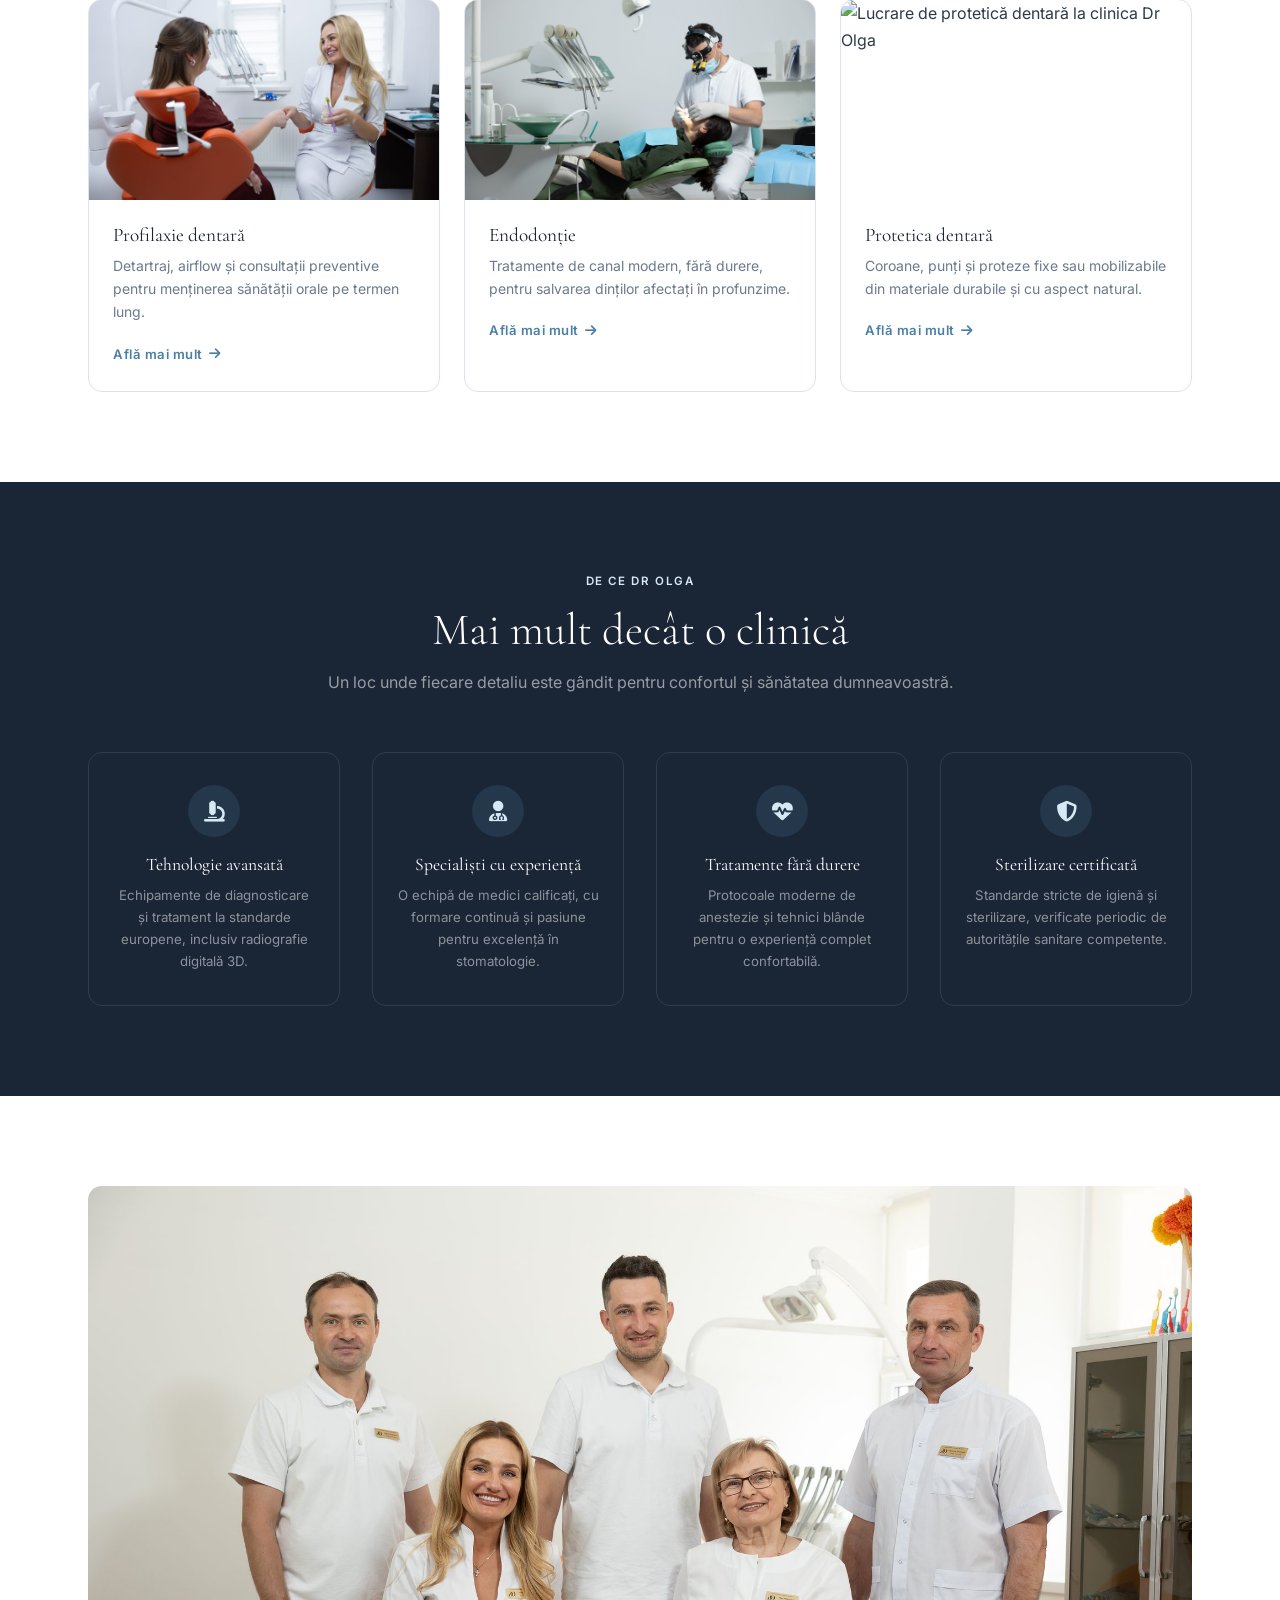
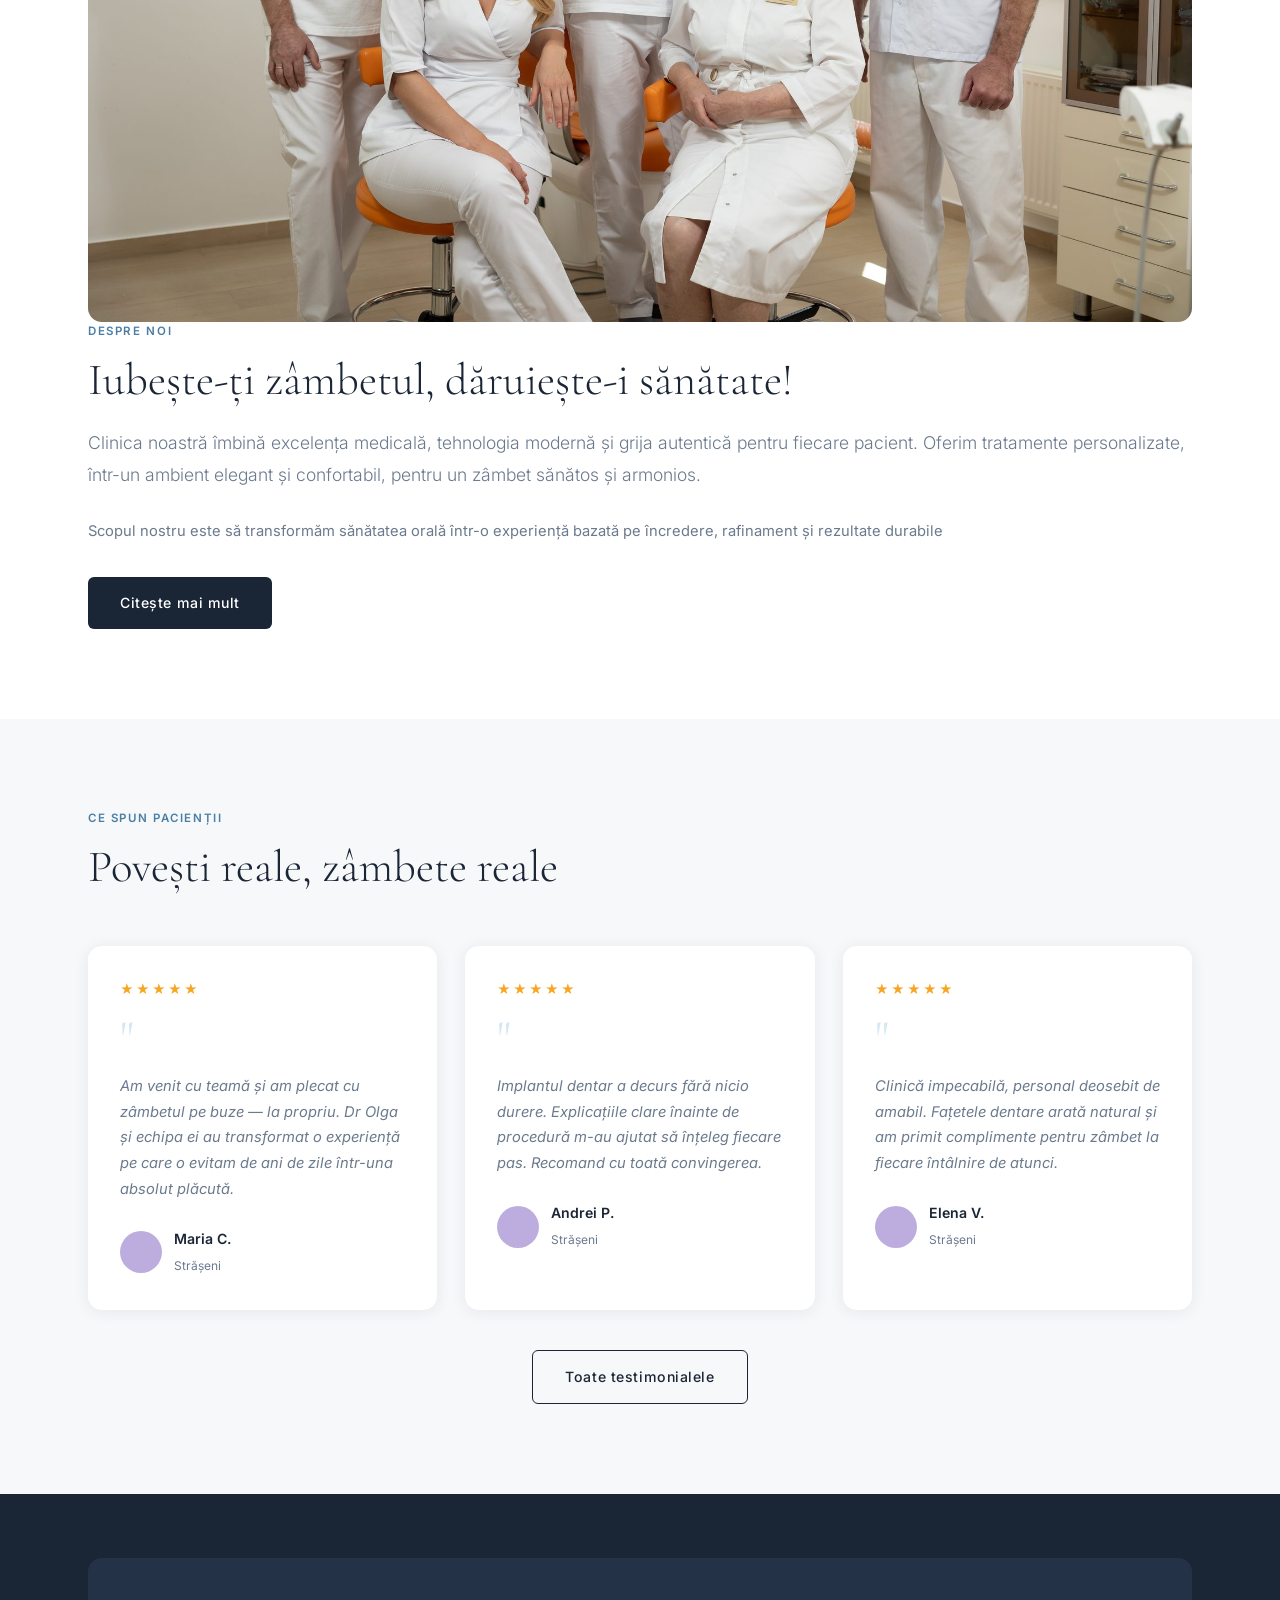
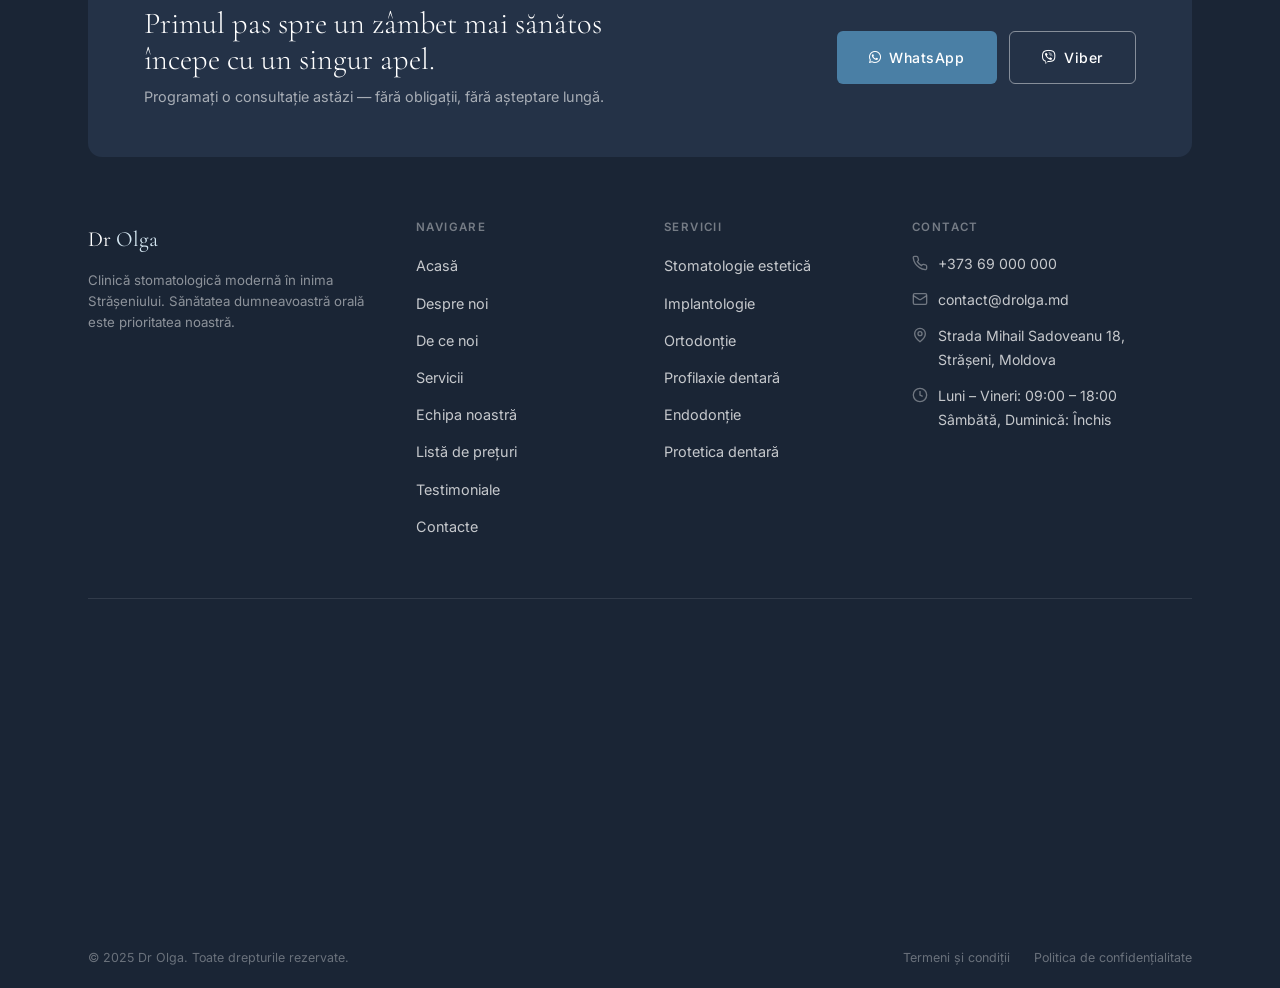
==== commit 887bee72: "removed social icons" ====
--- a/index.html
+++ b/index.html
@@ -304,9 +304,9 @@
         <a href="viber://chat?number=37369000000" class="btn btn-ghost-white">
           <i class="fa-brands fa-viber"></i> Viber
         </a>
-        <a href="https://instagram.com/drolga.md" target="_blank" rel="noopener" class="btn btn-ghost-white">
+        <!-- <a href="https://instagram.com/drolga.md" target="_blank" rel="noopener" class="btn btn-ghost-white">
           <i class="fa-brands fa-instagram"></i> Instagram
-        </a>
+        </a> -->
       </div>
     </div>
 
@@ -316,14 +316,14 @@
       <div>
         <div class="footer__brand-logo">Dr <span>Olga</span></div>
         <p class="footer__tagline">Clinică stomatologică modernă în inima Strășeniului. Sănătatea dumneavoastră orală este prioritatea noastră.</p>
-        <div class="footer__socials">
+        <!-- <div class="footer__socials">
           <a href="https://facebook.com/drolga.md" target="_blank" rel="noopener" class="footer__social-link" aria-label="Facebook">
             <i class="fa-brands fa-facebook-f"></i>
           </a>
           <a href="https://instagram.com/drolga.md" target="_blank" rel="noopener" class="footer__social-link" aria-label="Instagram">
             <i class="fa-brands fa-instagram"></i>
           </a>
-        </div>
+        </div> -->
       </div>
 
       <!-- Navigation -->
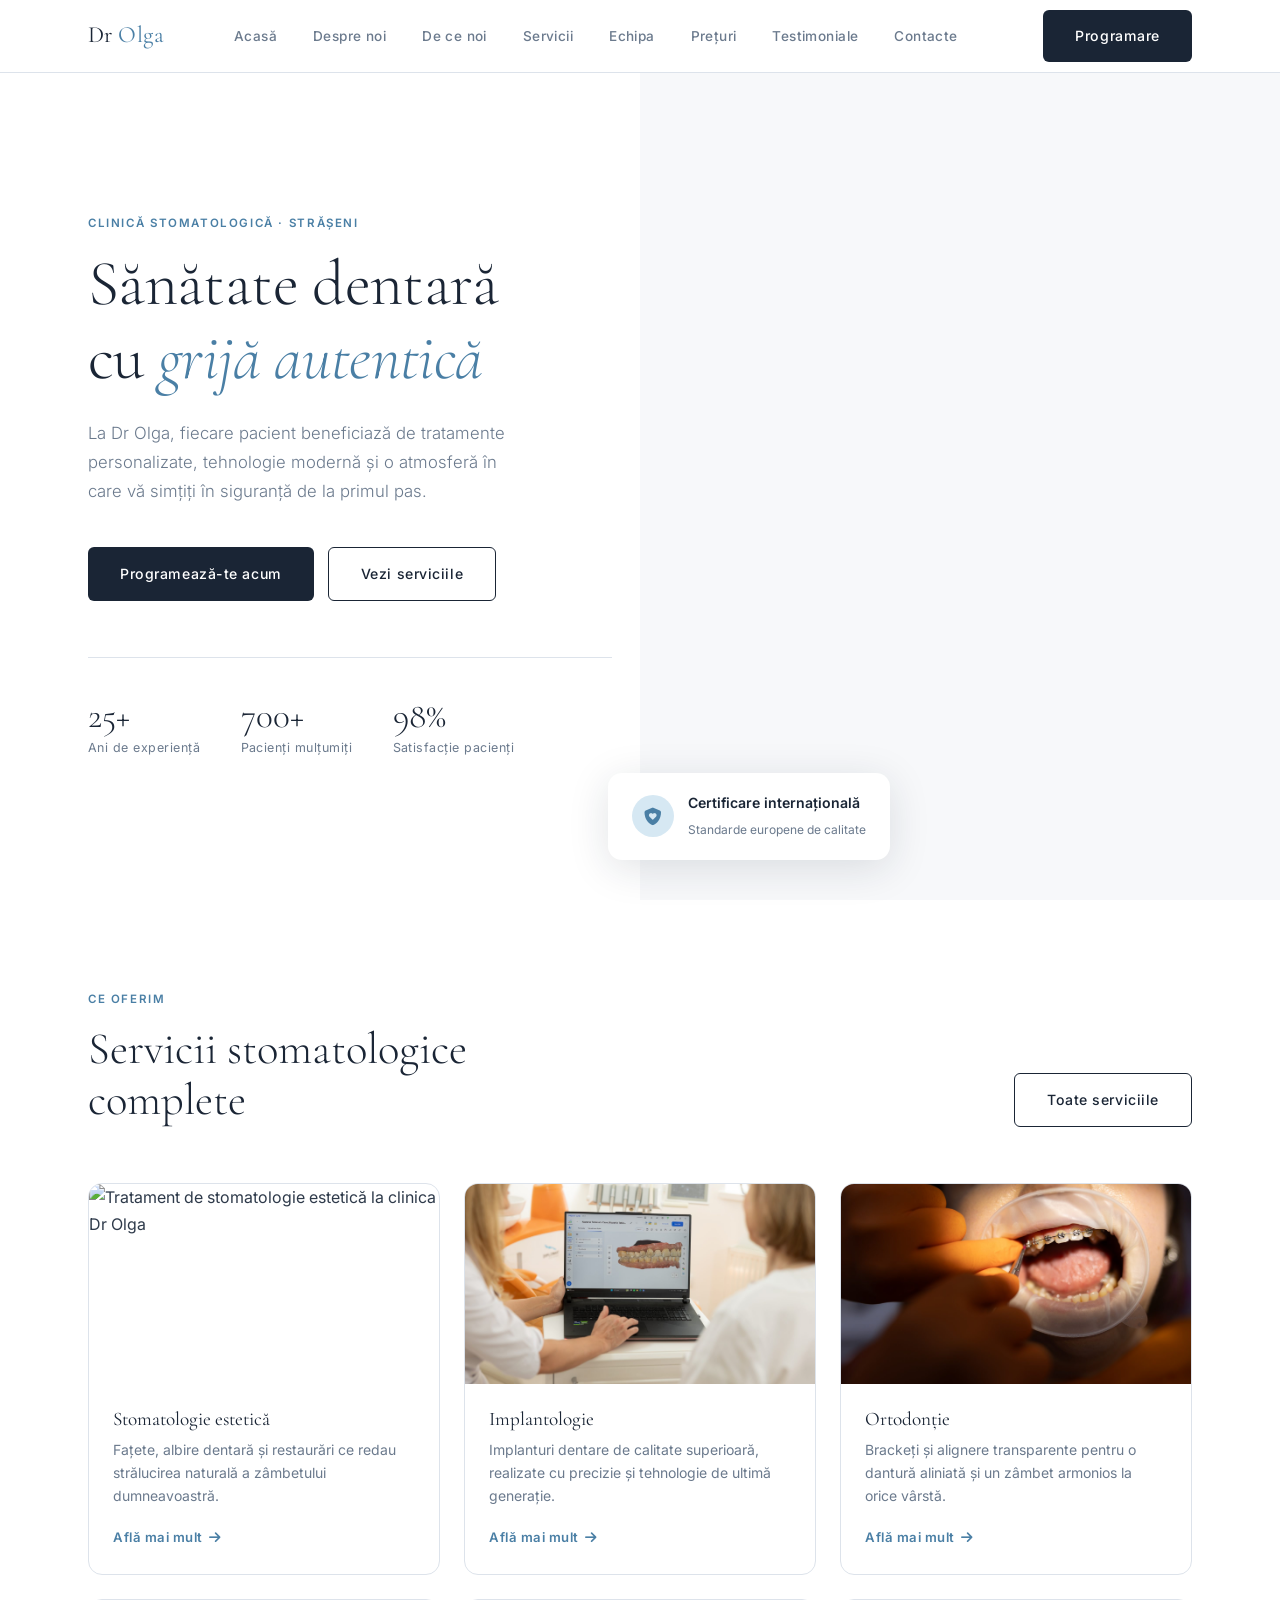
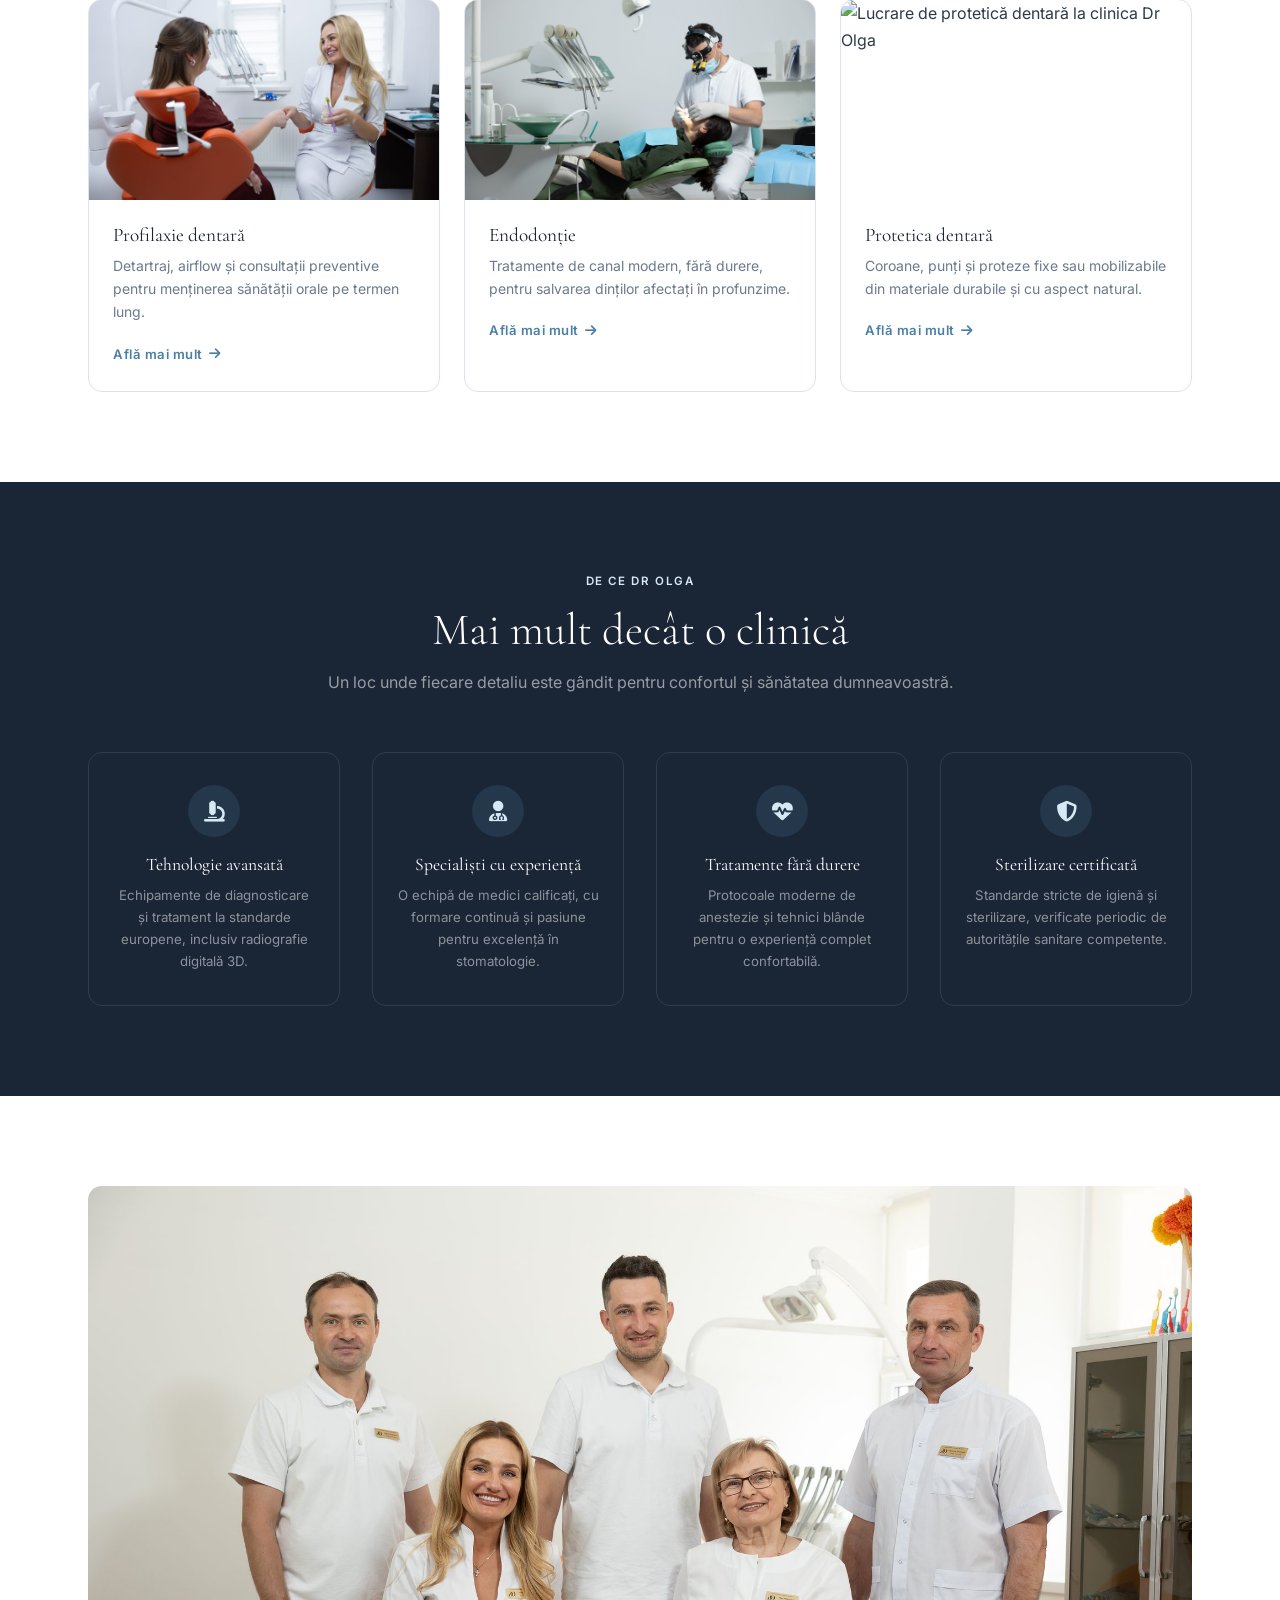
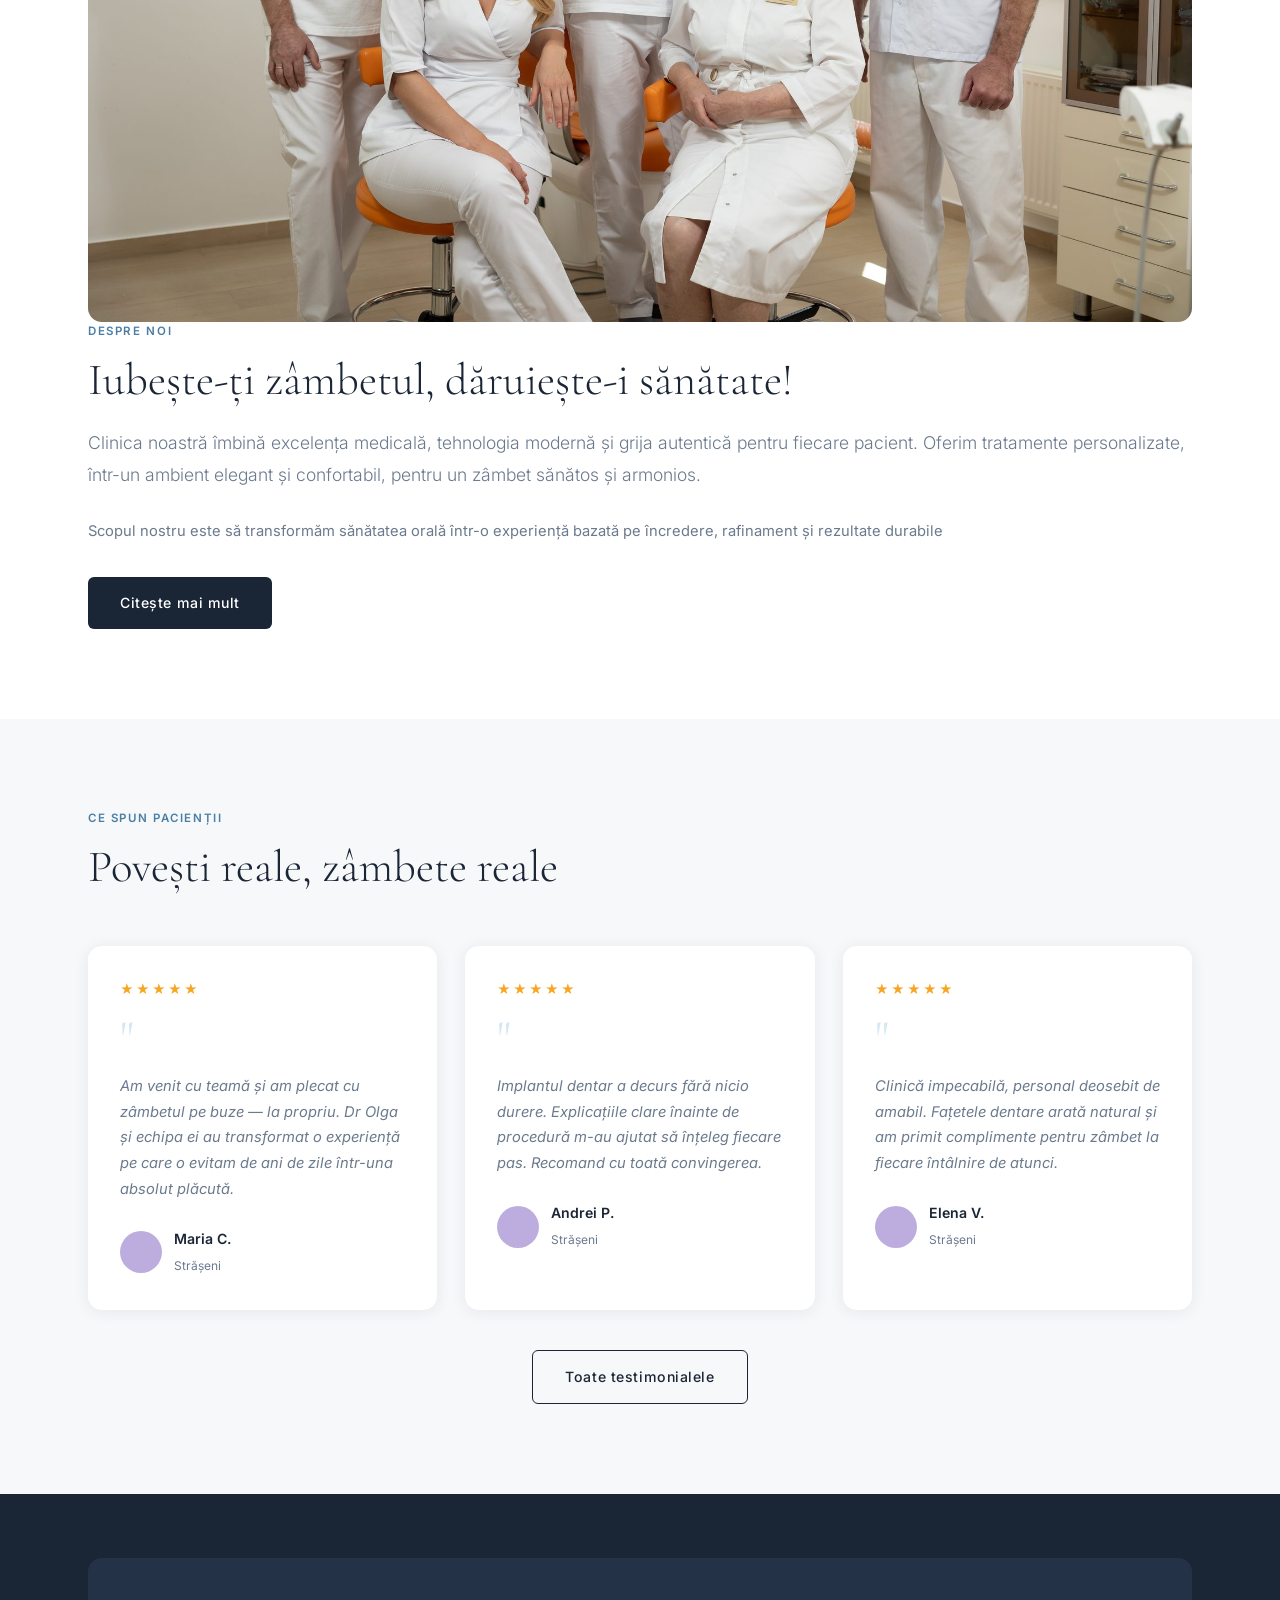
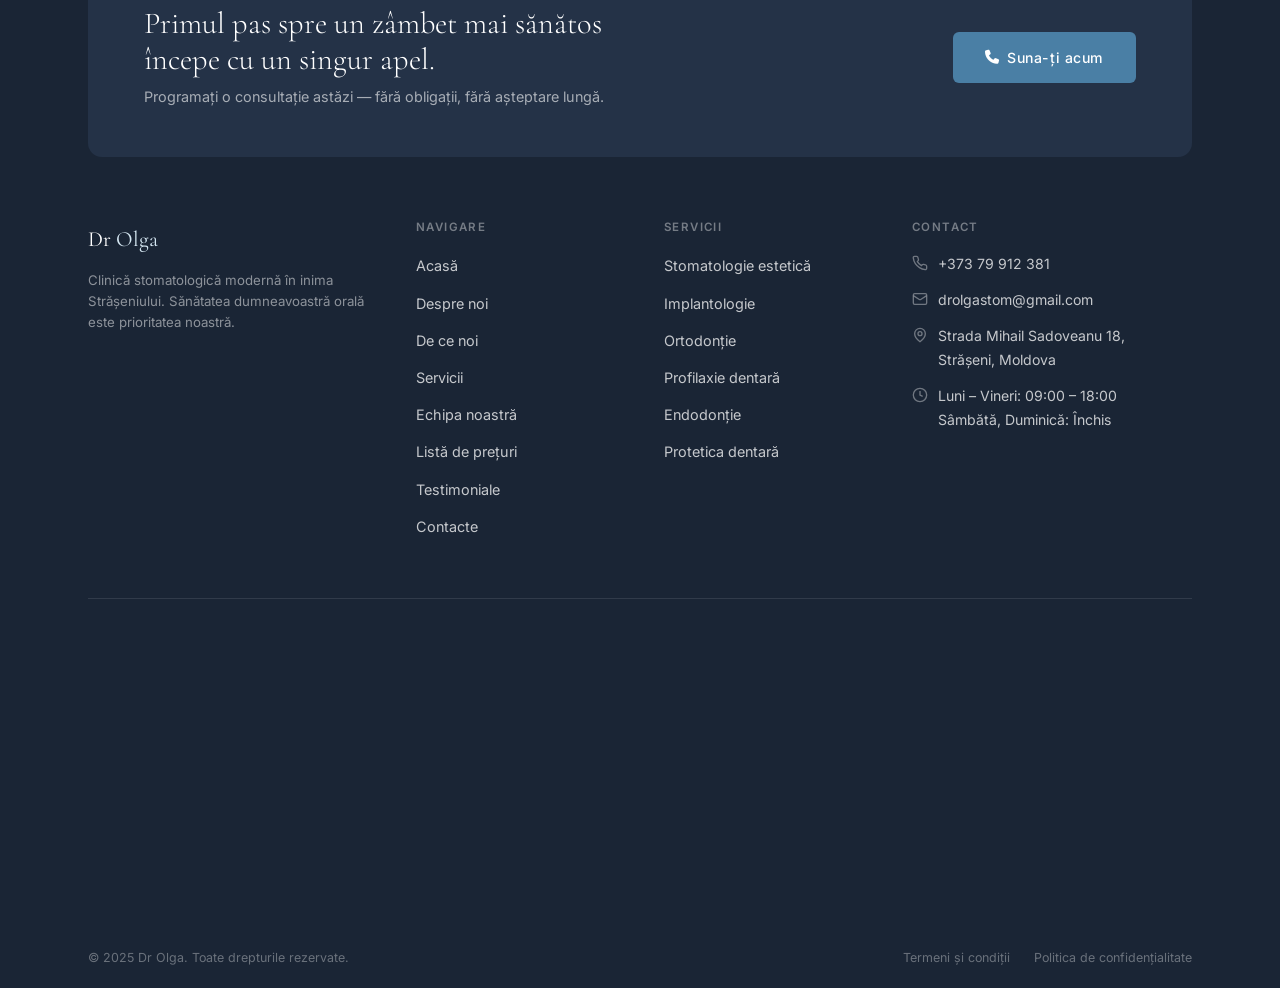
==== commit cd4f3a33: "changed contact details" ====
--- a/index.html
+++ b/index.html
@@ -2,7 +2,13 @@
 <html lang="ro">
 <head>
 
-<meta name="google-site-verification" content="N0J7FhkZAKyv0cvyiAzaIV6oB8S6At9wRWUsDdjs92E" />
+  <link rel="icon" type="image/png" href="./favicon/favicon-96x96.png" sizes="96x96" />
+  <link rel="icon" type="image/svg+xml" href="./favicon/favicon.svg" />
+  <link rel="shortcut icon" href="./favicon/favicon.ico" />
+  <link rel="apple-touch-icon" sizes="180x180" href="./favicon/apple-touch-icon.png" />
+  <link rel="manifest" href="./favicon/site.webmanifest" />
+
+  <meta name="google-site-verification" content="N0J7FhkZAKyv0cvyiAzaIV6oB8S6At9wRWUsDdjs92E" />
 
   <meta charset="UTF-8" />
   <meta name="viewport" content="width=device-width, initial-scale=1.0" />
@@ -22,7 +28,7 @@
     "@type": "Dentist",
     "name": "Dr Olga",
     "url": "https://drolga.md",
-    "telephone": "+37369000000",
+    "telephone": "+37379912381",
     "address": {
       "@type": "PostalAddress",
       "streetAddress": "Strada Mihail Sadoveanu 18",
@@ -298,12 +304,13 @@
         <p>Programați o consultație astăzi — fără obligații, fără așteptare lungă.</p>
       </div>
       <div class="footer__cta-btns">
-        <a href="https://wa.me/37369000000" target="_blank" rel="noopener" class="btn btn-steel">
+        <a href="tel:+37379912381" target="_blank" rel="noopener" class="btn btn-steel"><i class="fa-solid fa-phone"></i> Suna-ți acum</a>
+        <!-- <a href="https://wa.me/373" target="_blank" rel="noopener" class="btn btn-steel">
           <i class="fa-brands fa-whatsapp"></i> WhatsApp
         </a>
-        <a href="viber://chat?number=37369000000" class="btn btn-ghost-white">
+        <a href="viber://chat?number=373" class="btn btn-ghost-white">
           <i class="fa-brands fa-viber"></i> Viber
-        </a>
+        </a> -->
         <!-- <a href="https://instagram.com/drolga.md" target="_blank" rel="noopener" class="btn btn-ghost-white">
           <i class="fa-brands fa-instagram"></i> Instagram
         </a> -->
@@ -359,11 +366,11 @@
         <h4>Contact</h4>
         <div class="footer__contact-item">
           <svg width="16" height="16" viewBox="0 0 24 24" fill="none" stroke="currentColor" stroke-width="2"><path d="M22 16.92v3a2 2 0 0 1-2.18 2 19.79 19.79 0 0 1-8.63-3.07A19.5 19.5 0 0 1 4.99 13a19.79 19.79 0 0 1-3.07-8.67A2 2 0 0 1 3.92 2h3a2 2 0 0 1 2 1.72c.127.96.361 1.903.7 2.81a2 2 0 0 1-.45 2.11L8.09 9.91a16 16 0 0 0 6 6l1.27-1.27a2 2 0 0 1 2.11-.45c.907.339 1.85.573 2.81.7A2 2 0 0 1 22 16.92z"/></svg>
-          <span><a href="tel:+37369000000">+373 69 000 000</a></span>
+          <span><a href="tel:+37379912381">+373 79 912 381</a></span>
         </div>
         <div class="footer__contact-item">
           <svg width="16" height="16" viewBox="0 0 24 24" fill="none" stroke="currentColor" stroke-width="2"><rect width="20" height="16" x="2" y="4" rx="2"/><path d="m22 7-8.97 5.7a1.94 1.94 0 0 1-2.06 0L2 7"/></svg>
-          <span><a href="mailto:contact@drolga.md">contact@drolga.md</a></span>
+          <span><a href="mailto:drolgastom@gmail.com">drolgastom@gmail.com</a></span>
         </div>
         <div class="footer__contact-item">
           <svg width="16" height="16" viewBox="0 0 24 24" fill="none" stroke="currentColor" stroke-width="2"><path d="M20 10c0 6-8 12-8 12s-8-6-8-12a8 8 0 0 1 16 0Z"/><circle cx="12" cy="10" r="3"/></svg>
